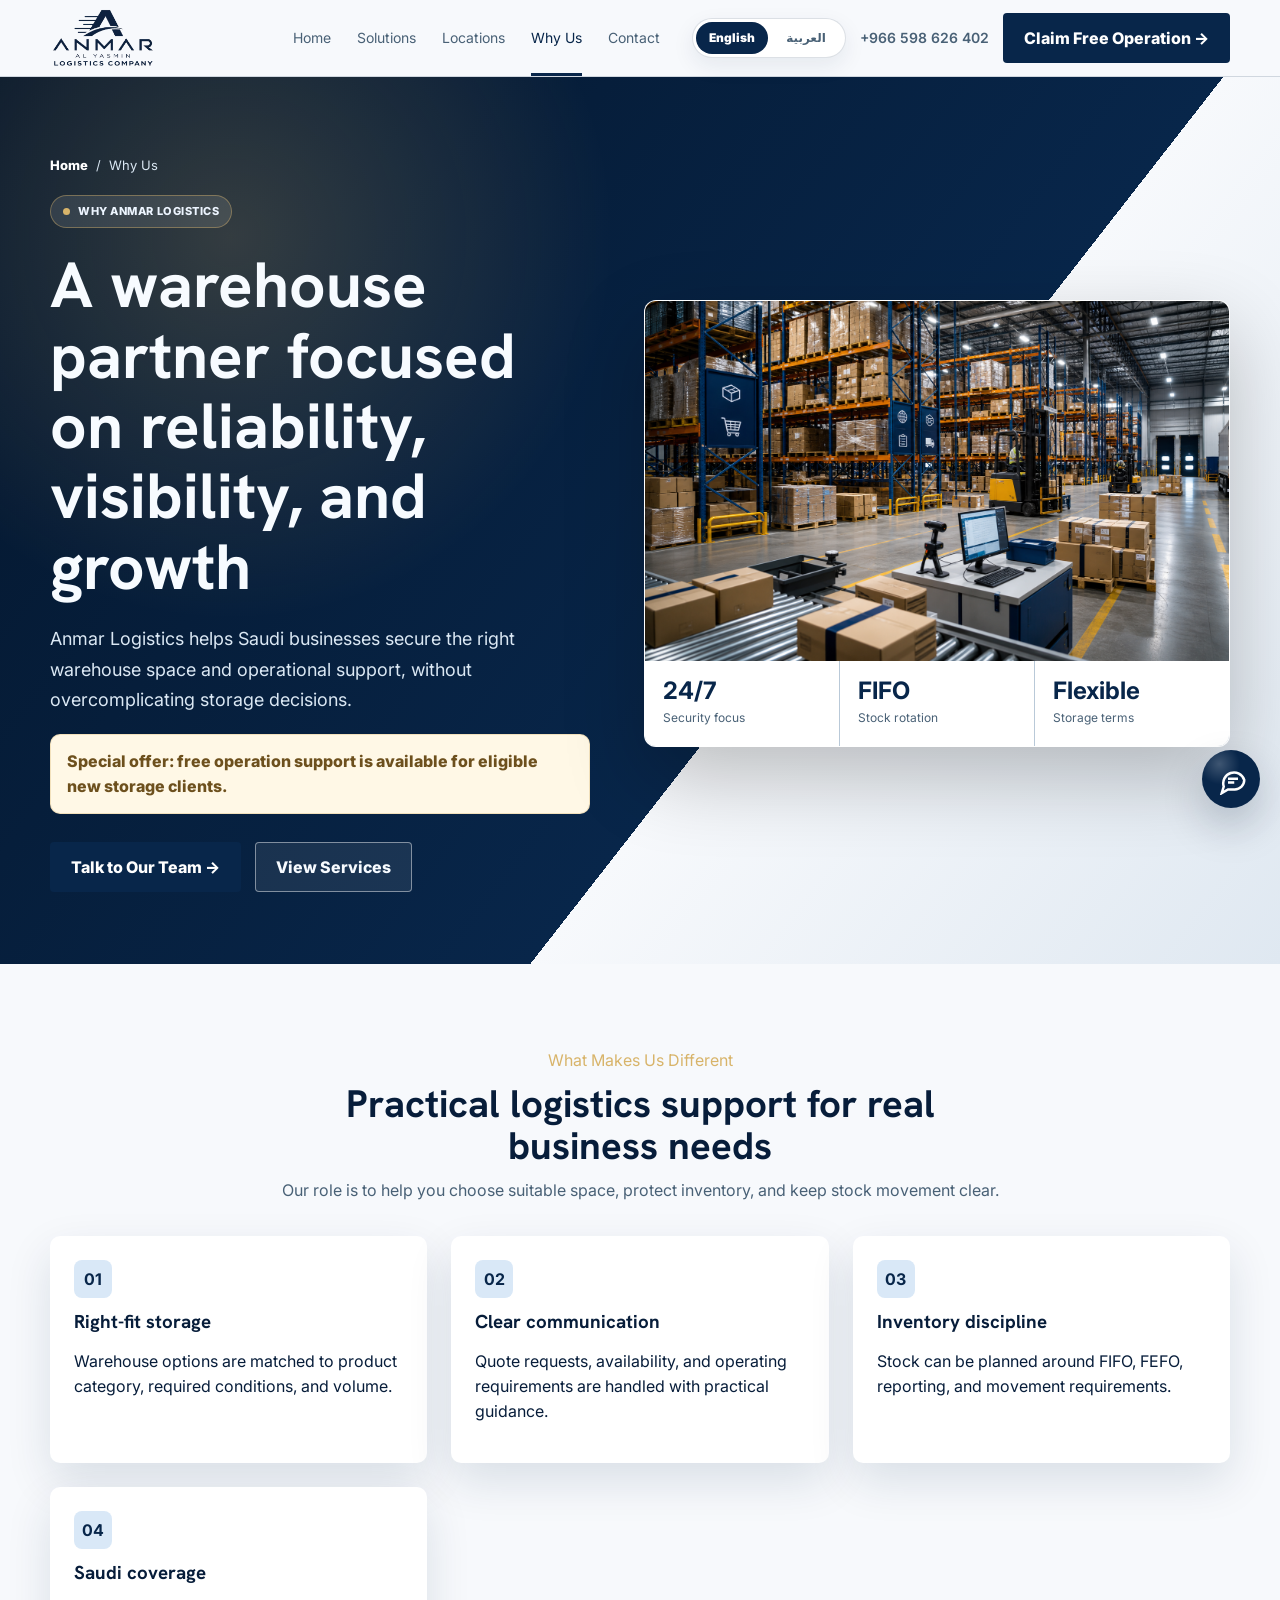
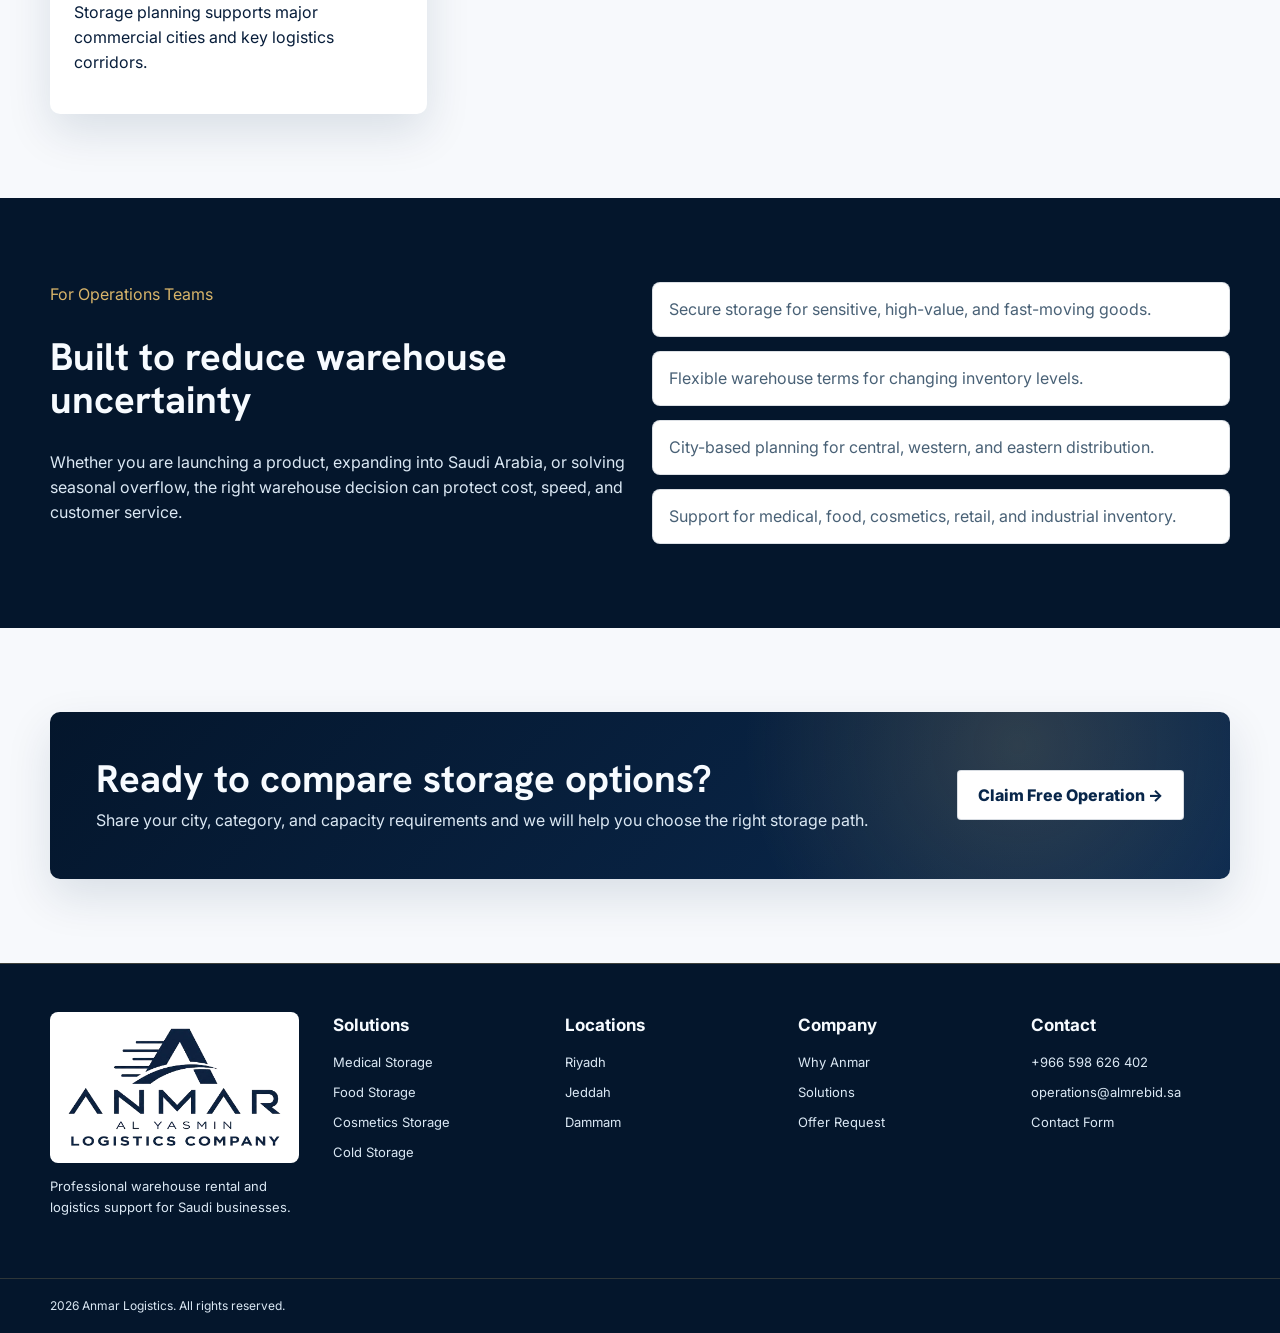
==== about.html @ 592d4b96 "Improve chatbot WhatsApp enquiry text" ====
<!DOCTYPE html>
<html lang="en">
<head>
  <meta charset="utf-8">
  <meta name="viewport" content="width=device-width, initial-scale=1">
  <title>Why Choose Anmar Logistics | Saudi Warehouse and 3PL Partner</title>
  <meta name="description" content="Learn why Saudi businesses choose Anmar Logistics for secure warehousing, flexible storage, inventory control, cold chain options, and responsive 3PL support.">
  <link rel="preconnect" href="https://fonts.googleapis.com">
  <link rel="preconnect" href="https://fonts.gstatic.com" crossorigin>
  <link href="https://fonts.googleapis.com/css2?family=Hanken+Grotesk:wght@400;600;700&family=Inter:wght@400;500;600;700;800&display=swap" rel="stylesheet">
  <link rel="stylesheet" href="assets/pages.css">
  <link rel="stylesheet" href="assets/chatbot.css?v=sheetfix-20260607">
</head>
<body>
  <header class="site-header"><div class="container nav"><a class="brand" href="index.html"><img class="brand-logo" src="assets/anmar-logo-transparent.png" alt="Anmar Logistics"></a><nav class="nav-links"><a href="index.html">Home</a><a href="solutions.html">Solutions</a><a href="locations.html">Locations</a><a class="active" href="about.html">Why Us</a><a href="contact.html">Contact</a></nav><div class="nav-actions"><div class="language-toggle notranslate" translate="no" aria-label="Language selector"><button class="lang-btn active" type="button" data-translate="en" aria-pressed="true">English</button><button class="lang-btn" type="button" data-translate="ar" aria-pressed="false">&#1575;&#1604;&#1593;&#1585;&#1576;&#1610;&#1577;</button></div><a class="phone" href="tel:+966598626402">+966 598 626 402</a><a class="btn" href="contact.html">Claim Free Operation -></a></div><button class="menu-btn" type="button" aria-label="Open menu" aria-expanded="false">Menu</button></div><nav class="mobile-panel"><div class="container"><a href="index.html">Home</a><a href="solutions.html">Solutions</a><a href="locations.html">Locations</a><a href="about.html">Why Us</a><a href="contact.html">Claim Free Operation</a><div class="language-toggle mobile-language notranslate" translate="no" aria-label="Language selector"><button class="lang-btn active" type="button" data-translate="en" aria-pressed="true">English</button><button class="lang-btn" type="button" data-translate="ar" aria-pressed="false">&#1575;&#1604;&#1593;&#1585;&#1576;&#1610;&#1577;</button></div></div></nav></header>
  <main>
    <section class="page-hero"><div class="container hero-grid"><div><div class="breadcrumb"><a href="index.html">Home</a><span>/</span><span>Why Us</span></div><span class="eyebrow">Why Anmar Logistics</span><h1>A warehouse partner focused on reliability, visibility, and growth</h1><p class="hero-lead">Anmar Logistics helps Saudi businesses secure the right warehouse space and operational support, without overcomplicating storage decisions.</p><div class="offer-note">Special offer: free operation support is available for eligible new storage clients.</div><div class="hero-actions"><a class="btn" href="contact.html">Talk to Our Team -></a><a class="btn outline" href="solutions.html">View Services</a></div></div><div class="hero-card"><img src="assets/storage-3pl-generated.png" alt="Professional Saudi logistics warehouse and 3PL operations."><div class="hero-card-body"><div class="mini-stat"><strong>24/7</strong><span>Security focus</span></div><div class="mini-stat"><strong>FIFO</strong><span>Stock rotation</span></div><div class="mini-stat"><strong>Flexible</strong><span>Storage terms</span></div></div></div></div></section>
    <section class="section"><div class="container"><div class="section-title center"><span class="section-kicker">What Makes Us Different</span><h2>Practical logistics support for real business needs</h2><p>Our role is to help you choose suitable space, protect inventory, and keep stock movement clear.</p></div><div class="grid-3" style="margin-top:34px;"><div class="feature"><b>01</b><h3>Right-fit storage</h3><p>Warehouse options are matched to product category, required conditions, and volume.</p></div><div class="feature"><b>02</b><h3>Clear communication</h3><p>Quote requests, availability, and operating requirements are handled with practical guidance.</p></div><div class="feature"><b>03</b><h3>Inventory discipline</h3><p>Stock can be planned around FIFO, FEFO, reporting, and movement requirements.</p></div><div class="feature"><b>04</b><h3>Saudi coverage</h3><p>Storage planning supports major commercial cities and key logistics corridors.</p></div></div></div></section>
    <section class="section dark"><div class="container grid-2"><div class="section-title"><span class="section-kicker">For Operations Teams</span><h2>Built to reduce warehouse uncertainty</h2><p>Whether you are launching a product, expanding into Saudi Arabia, or solving seasonal overflow, the right warehouse decision can protect cost, speed, and customer service.</p></div><ul class="list"><li>Secure storage for sensitive, high-value, and fast-moving goods.</li><li>Flexible warehouse terms for changing inventory levels.</li><li>City-based planning for central, western, and eastern distribution.</li><li>Support for medical, food, cosmetics, retail, and industrial inventory.</li></ul></div></section>
    <section class="section"><div class="container cta"><div><h2>Ready to compare storage options?</h2><p>Share your city, category, and capacity requirements and we will help you choose the right storage path.</p></div><a class="btn light" href="contact.html">Claim Free Operation -></a></div></section>
  </main>
  <footer class="footer"><div class="container footer-grid"><div><a class="brand" href="index.html"><img class="brand-logo" src="assets/anmar-logo-transparent.png" alt="Anmar Logistics"></a><p>Professional warehouse rental and logistics support for Saudi businesses.</p></div><div><h4>Solutions</h4><div class="footer-links"><a href="medical-storage.html">Medical Storage</a><a href="food-storage.html">Food Storage</a><a href="cosmetics-storage.html">Cosmetics Storage</a><a href="cold-storage.html">Cold Storage</a></div></div><div><h4>Locations</h4><div class="footer-links"><a href="locations.html#riyadh">Riyadh</a><a href="locations.html#jeddah">Jeddah</a><a href="locations.html#dammam">Dammam</a></div></div><div><h4>Company</h4><div class="footer-links"><a href="about.html">Why Anmar</a><a href="solutions.html">Solutions</a><a href="contact.html">Offer Request</a></div></div><div><h4>Contact</h4><div class="footer-links"><a href="tel:+966598626402">+966 598 626 402</a><a href="mailto:operations@almrebid.sa">operations@almrebid.sa</a><a href="contact.html">Contact Form</a></div></div></div><div class="copyright"><div class="container">2026 Anmar Logistics. All rights reserved.</div></div></footer><a class="btn floating-wa" href="https://wa.me/966598626402" aria-label="Chat on WhatsApp" title="Chat on WhatsApp">WhatsApp</a><script src="assets/translate.js"></script><script src="assets/chatbot-config.js?v=sheetfix-20260607"></script><script src="assets/chatbot.js?v=whatsapp-20260607"></script><script src="assets/site.js?v=sheetfix-20260607"></script>
</body>
</html>
---- assets/pages.css ----
:root {
  --navy: #08264a;
  --navy-dark: #04162c;
  --navy-mid: #0b2a50;
  --ink: #071d3a;
  --muted: #496176;
  --line: #b9c9d8;
  --soft: #eef5fb;
  --soft-2: #dfe8f1;
  --card: #ffffff;
  --accent: #d8b46a;
  --shadow: 0 18px 46px rgba(8, 38, 74, 0.12);
  --container: 1180px;
}

* { box-sizing: border-box; }
html { scroll-behavior: smooth; }
body {
  margin: 0;
  background: #f7f9fc;
  color: var(--ink);
  font-family: Inter, system-ui, -apple-system, BlinkMacSystemFont, "Segoe UI", sans-serif;
  line-height: 1.55;
}

img { display: block; max-width: 100%; }
a { color: inherit; text-decoration: none; }
button, input, select, textarea { font: inherit; }

.container {
  width: min(100% - 32px, var(--container));
  margin-inline: auto;
}

.top-strip {
  background: var(--navy-dark);
  color: #edf5ff;
  font-size: 13px;
}

.top-strip .container {
  min-height: 38px;
  display: flex;
  align-items: center;
  justify-content: space-between;
  gap: 18px;
}

.top-strip span { color: var(--accent); font-weight: 800; }

.site-header {
  position: sticky;
  top: 0;
  z-index: 20;
  border-bottom: 1px solid rgba(8, 38, 74, 0.16);
  background: rgba(247, 249, 252, 0.94);
  backdrop-filter: blur(14px);
}

.nav {
  min-height: 76px;
  display: flex;
  align-items: center;
  justify-content: space-between;
  gap: 24px;
}

.brand { display: inline-flex; min-width: 0; }
.brand-logo {
  width: 210px;
  height: 62px;
  object-fit: contain;
  object-position: left center;
}

.nav-links {
  display: flex;
  align-items: center;
  gap: 26px;
  color: var(--muted);
  font-size: 14px;
}

.nav-links a {
  padding-block: 27px 24px;
  border-bottom: 3px solid transparent;
}

.nav-links a:hover,
.nav-links a.active {
  color: var(--navy);
  border-color: var(--navy);
}

.nav-actions {
  display: flex;
  align-items: center;
  gap: 14px;
  white-space: nowrap;
}

.phone { color: var(--muted); font-size: 14px; font-weight: 600; }

.language-toggle {
  display: inline-flex;
  align-items: center;
  gap: 2px;
  direction: ltr;
  padding: 3px;
  border: 1px solid rgba(8, 38, 74, 0.14);
  border-radius: 999px;
  background: #fff;
  box-shadow: 0 8px 22px rgba(8, 38, 74, 0.08);
}

.lang-btn {
  min-width: 72px;
  min-height: 32px;
  border: 0;
  border-radius: 999px;
  padding: 6px 10px;
  background: transparent;
  color: var(--muted);
  font-size: 12px;
  font-weight: 900;
  cursor: pointer;
}

.lang-btn.active {
  background: var(--navy);
  color: #fff;
}

.mobile-language {
  width: fit-content;
  margin-top: 4px;
}

#anmar_translate_element,
.goog-te-banner-frame,
.goog-te-balloon-frame,
body > .skiptranslate {
  display: none !important;
}

body { top: 0 !important; }

.btn {
  min-height: 46px;
  border: 1px solid transparent;
  border-radius: 4px;
  display: inline-flex;
  align-items: center;
  justify-content: center;
  gap: 10px;
  padding: 12px 20px;
  color: #fff;
  background: var(--navy);
  font-weight: 800;
  transition: transform 180ms ease, background 180ms ease, box-shadow 180ms ease;
}

.btn:hover {
  transform: translateY(-1px);
  background: var(--navy-dark);
  box-shadow: var(--shadow);
}

.btn.light {
  color: var(--navy);
  background: #fff;
  border-color: rgba(8, 38, 74, 0.16);
}

.btn.outline {
  color: #f7fbff;
  background: rgba(255,255,255,0.08);
  border-color: rgba(255,255,255,0.45);
}

.menu-btn {
  display: none;
  width: 44px;
  height: 40px;
  border: 0;
  border-radius: 8px;
  background: #d9e8f7;
  color: var(--navy);
  font-weight: 800;
  font-size: 0;
  position: relative;
  align-items: center;
  justify-content: center;
  cursor: pointer;
}

.menu-btn::before {
  content: "";
  width: 22px;
  height: 14px;
  display: block;
  background:
    linear-gradient(currentColor, currentColor) 0 0 / 100% 2px no-repeat,
    linear-gradient(currentColor, currentColor) 0 50% / 100% 2px no-repeat,
    linear-gradient(currentColor, currentColor) 0 100% / 100% 2px no-repeat;
}

.menu-btn[aria-expanded="true"]::before {
  height: 22px;
  background:
    linear-gradient(45deg, transparent 45%, currentColor 45% 55%, transparent 55%) center / 22px 22px no-repeat,
    linear-gradient(-45deg, transparent 45%, currentColor 45% 55%, transparent 55%) center / 22px 22px no-repeat;
}

.mobile-panel {
  display: none;
  border-top: 1px solid var(--line);
  background: #f7f9fc;
}

.mobile-panel.open { display: block; }
.mobile-panel .container { display: grid; gap: 10px; padding-block: 16px; }
.mobile-panel a {
  padding: 12px 0;
  border-bottom: 1px solid var(--line);
  color: var(--muted);
  font-weight: 800;
}

.page-hero {
  padding: 78px 0 72px;
  background:
    radial-gradient(circle at 18% 18%, rgba(216,180,106,0.22), transparent 30%),
    linear-gradient(128deg, var(--navy-dark) 0%, var(--navy) 62%, #f7f9fc 62%, #dfe8f1 100%);
  color: #f7fbff;
}

.hero-grid {
  display: grid;
  grid-template-columns: minmax(0, 0.96fr) minmax(360px, 1.04fr);
  gap: 54px;
  align-items: center;
}

.eyebrow {
  display: inline-flex;
  align-items: center;
  gap: 8px;
  width: fit-content;
  padding: 7px 12px;
  border: 1px solid rgba(216,180,106,0.42);
  border-radius: 999px;
  background: rgba(255,255,255,0.1);
  color: #edf5ff;
  font-size: 11px;
  font-weight: 800;
  letter-spacing: 0.05em;
  text-transform: uppercase;
}

.eyebrow::before {
  content: "";
  width: 7px;
  height: 7px;
  border-radius: 50%;
  background: var(--accent);
}

.offer-pill {
  display: inline-flex;
  align-items: center;
  gap: 9px;
  width: fit-content;
  padding: 9px 14px;
  border: 1px solid rgba(216,180,106,0.52);
  border-radius: 999px;
  background: rgba(216,180,106,0.14);
  color: var(--accent);
  font-size: 12px;
  font-weight: 900;
  letter-spacing: 0.04em;
  text-transform: uppercase;
}

.offer-pill::before {
  content: "";
  width: 8px;
  height: 8px;
  border-radius: 50%;
  background: var(--accent);
  box-shadow: 0 0 0 6px rgba(216,180,106,0.15);
}

.offer-note {
  margin-top: 18px;
  padding: 14px 16px;
  border: 1px solid rgba(216,180,106,0.34);
  border-radius: 10px;
  background: #fff8e6;
  color: #6d501d;
  font-weight: 800;
}

h1, h2, h3 {
  margin: 0;
  font-family: "Hanken Grotesk", Inter, sans-serif;
  line-height: 1.1;
  letter-spacing: 0;
}

h1 {
  max-width: 760px;
  margin-top: 22px;
  font-size: clamp(42px, 5vw, 64px);
  color: #f7fbff;
}

h1 span, .section-kicker { color: var(--accent); }

.hero-lead {
  max-width: 650px;
  margin: 22px 0 0;
  color: #dbe8f4;
  font-size: 18px;
  line-height: 1.7;
}

.hero-actions { display: flex; flex-wrap: wrap; gap: 14px; margin-top: 28px; }

.hero-card {
  border: 1px solid rgba(255,255,255,0.24);
  border-radius: 12px;
  overflow: hidden;
  background: #fff;
  box-shadow: 0 30px 80px rgba(0,0,0,0.24);
}

.hero-card img {
  width: 100%;
  min-height: 360px;
  object-fit: cover;
}

.hero-card-body {
  display: grid;
  grid-template-columns: repeat(3, 1fr);
  gap: 1px;
  background: var(--line);
}

.banner-hero {
  position: relative;
  min-height: 640px;
  display: grid;
  align-items: center;
  overflow: hidden;
  background:
    linear-gradient(90deg, rgba(4,22,44,0.94) 0%, rgba(4,22,44,0.76) 35%, rgba(4,22,44,0.26) 64%, rgba(4,22,44,0.08) 100%),
    var(--hero-banner);
  background-size: cover;
  background-position: center;
}

.banner-hero .hero-grid {
  grid-template-columns: minmax(0, 0.82fr) minmax(320px, 0.58fr);
}

.banner-hero .hero-card {
  align-self: end;
  border: 1px solid rgba(255,255,255,0.22);
  background: rgba(255,255,255,0.12);
  box-shadow: 0 24px 70px rgba(0,0,0,0.22);
  backdrop-filter: blur(14px);
}

.banner-hero .hero-card img {
  display: none;
}

.banner-hero .hero-card-body {
  background: rgba(255,255,255,0.18);
}

.banner-hero .mini-stat {
  background: rgba(255,255,255,0.9);
}

.mini-stat {
  padding: 18px;
  background: #fff;
  color: var(--ink);
}

.mini-stat strong {
  display: block;
  color: var(--navy);
  font-size: 24px;
  line-height: 1;
}

.mini-stat span {
  display: block;
  margin-top: 6px;
  color: var(--muted);
  font-size: 12px;
}

.section { padding: 84px 0; }
.section.blue { background: var(--soft); }
.section.dark { background: var(--navy-dark); color: #fff; }
.section.dark > .container > .section-title h2,
.section.dark > .container > .section-title h3 { color: #f7fbff; }
.section.dark > .container > .section-title p { color: #dbe8f4; }

.section-head {
  display: flex;
  justify-content: space-between;
  align-items: end;
  gap: 24px;
  margin-bottom: 34px;
}

.section-title { display: grid; gap: 10px; max-width: 720px; }
.section-title.center { margin-inline: auto; text-align: center; }
h2 { color: var(--ink); font-size: clamp(30px, 3vw, 42px); }
.section-title p { margin: 0; color: var(--muted); }

.grid-2 { display: grid; grid-template-columns: repeat(2, 1fr); gap: 24px; }
.grid-3 { display: grid; grid-template-columns: repeat(3, 1fr); gap: 24px; }
.grid-4 { display: grid; grid-template-columns: repeat(4, 1fr); gap: 20px; }

.split-panel {
  display: grid;
  grid-template-columns: minmax(0, 0.9fr) minmax(360px, 1.1fr);
  gap: 34px;
  align-items: stretch;
}

.dark-panel {
  padding: 34px;
  border-radius: 10px;
  background:
    radial-gradient(circle at 80% 12%, rgba(216,180,106,0.18), transparent 26%),
    linear-gradient(145deg, var(--navy-dark), var(--navy));
  color: #fff;
  box-shadow: var(--shadow);
}

.dark-panel h2,
.dark-panel h3 { color: #f7fbff; }
.dark-panel p { color: #dbe8f4; }

.proof-row {
  display: grid;
  grid-template-columns: repeat(4, 1fr);
  gap: 1px;
  overflow: hidden;
  border-radius: 10px;
  background: rgba(216,180,106,0.24);
  box-shadow: var(--shadow);
}

.proof-cell {
  min-height: 132px;
  padding: 24px;
  display: grid;
  align-content: center;
  gap: 8px;
  background:
    linear-gradient(135deg, rgba(216,180,106,0.12), rgba(255,255,255,0)),
    var(--navy-mid);
  color: #edf5ff;
}

.proof-cell strong {
  color: var(--accent);
  font-size: 34px;
  line-height: 1;
}

.proof-cell span {
  font-size: 13px;
  font-weight: 800;
}

.step-list {
  display: grid;
  grid-template-columns: repeat(4, 1fr);
  gap: 22px;
  counter-reset: process-step;
}

.step-card {
  position: relative;
  min-height: 250px;
  padding: 30px 26px 26px;
  border: 1px solid rgba(216,180,106,0.26);
  border-radius: 14px;
  background:
    linear-gradient(180deg, rgba(247,251,255,0.98), rgba(236,244,252,0.98)),
    #fff;
  box-shadow: 0 24px 54px rgba(0, 0, 0, 0.18);
  overflow: hidden;
}

.step-card::after {
  content: "";
  position: absolute;
  inset: auto 0 0;
  height: 5px;
  background: linear-gradient(90deg, var(--accent), #f1d796, var(--navy));
}

.step-card b {
  width: 58px;
  height: 58px;
  display: grid;
  place-items: center;
  margin-bottom: 26px;
  border-radius: 50%;
  background:
    radial-gradient(circle at 30% 25%, rgba(255,255,255,0.25), transparent 36%),
    var(--navy);
  color: #fff;
  font-size: 22px;
  box-shadow: 0 12px 24px rgba(8, 38, 74, 0.22);
}

.step-card h3 {
  color: var(--ink);
  font-size: 24px;
}

.step-card p {
  margin: 16px 0 0;
  color: #496176;
  font-size: 17px;
  line-height: 1.55;
}

.check-grid {
  display: grid;
  grid-template-columns: repeat(2, 1fr);
  gap: 14px;
}

.check-item {
  padding: 16px;
  border: 1px solid rgba(8,38,74,0.14);
  border-radius: 8px;
  background: #fff;
  color: var(--muted);
}

.check-item strong {
  display: block;
  margin-bottom: 6px;
  color: var(--ink);
}

.faq-list {
  display: grid;
  gap: 16px;
}

.faq-section {
  position: relative;
  overflow: hidden;
  background:
    radial-gradient(circle at 12% 12%, rgba(216,180,106,0.2), transparent 28%),
    linear-gradient(180deg, #f7fbff 0%, #eef5fb 100%);
}

.faq-section .split-panel {
  grid-template-columns: 1fr;
  gap: 28px;
}

.faq-section .faq-intro {
  padding: 34px;
  border: 1px solid rgba(216,180,106,0.28);
  border-radius: 16px;
  background:
    radial-gradient(circle at 88% 18%, rgba(216,180,106,0.2), transparent 30%),
    linear-gradient(135deg, var(--navy-dark), var(--navy-mid));
  color: #fff;
  box-shadow: var(--shadow);
}

.faq-section .section-title {
  max-width: 100%;
  grid-template-columns: minmax(180px, 0.32fr) minmax(0, 0.68fr);
  align-items: end;
  column-gap: 34px;
}

.faq-section .section-kicker {
  grid-column: 1;
  width: fit-content;
  color: var(--accent);
}

.faq-section .section-title h2 {
  grid-column: 1;
  color: #f7fbff;
}

.faq-section .section-title p {
  grid-column: 2;
  color: #dbe8f4;
  font-size: 18px;
  line-height: 1.65;
}

.faq-section .faq-list {
  grid-template-columns: repeat(2, minmax(0, 1fr));
  gap: 18px;
}

.faq-section details {
  min-height: 104px;
  border-color: rgba(8,38,74,0.1);
  border-radius: 16px;
  background: #fff;
}

.faq-section details[open] {
  grid-row: span 2;
  border-color: rgba(216,180,106,0.55);
  background:
    linear-gradient(180deg, #ffffff, #f2f7fc);
}

.faq-section summary {
  min-height: 92px;
  padding: 24px 28px;
}

.faq-section details p {
  padding: 6px 28px 28px 78px;
  font-size: 17px;
}

details {
  border: 1px solid rgba(8,38,74,0.12);
  border-radius: 14px;
  background:
    linear-gradient(180deg, #ffffff, #f7fbff);
  padding: 0;
  box-shadow: 0 14px 34px rgba(8,38,74,0.08);
  overflow: hidden;
  transition: border-color 180ms ease, box-shadow 180ms ease, transform 180ms ease;
}

details:hover {
  border-color: rgba(8,38,74,0.22);
  box-shadow: 0 18px 46px rgba(8,38,74,0.12);
  transform: translateY(-1px);
}

details[open] {
  border-color: rgba(216,180,106,0.46);
  background:
    linear-gradient(180deg, #ffffff, #eef5fb);
}

summary {
  min-height: 74px;
  display: flex;
  align-items: center;
  gap: 14px;
  cursor: pointer;
  color: var(--ink);
  font-weight: 800;
  font-size: 20px;
  line-height: 1.25;
  padding: 22px 26px;
  list-style: none;
}

summary::-webkit-details-marker { display: none; }

summary::before {
  content: "+";
  width: 34px;
  height: 34px;
  flex: 0 0 34px;
  display: grid;
  place-items: center;
  border-radius: 50%;
  background: var(--navy);
  color: #fff;
  font-size: 22px;
  line-height: 1;
}

details[open] summary {
  border-bottom: 1px solid rgba(8,38,74,0.1);
}

details[open] summary::before {
  content: "-";
  background: var(--accent);
  color: var(--navy-dark);
}

details p {
  margin: 0;
  padding: 22px 26px 26px 74px;
  color: var(--muted);
  font-size: 18px;
  line-height: 1.6;
}

.sticky-quote {
  position: sticky;
  top: 110px;
}

.card {
  border: 1px solid rgba(8,38,74,0.14);
  border-radius: 10px;
  background: var(--card);
  box-shadow: var(--shadow);
  overflow: hidden;
}

.card-body { padding: 24px; display: grid; gap: 12px; }
.card h3 { color: var(--ink); font-size: 24px; }
.card p { margin: 0; color: var(--muted); }

.card-top {
  min-height: 170px;
  background:
    linear-gradient(135deg, rgba(8,38,74,0.2), rgba(216,180,106,0.12)),
    url("warehouse-hero.png");
  background-size: cover;
  background-position: center;
}

.card-top.medical { background-image: linear-gradient(135deg, rgba(8,38,74,0.18), rgba(216,180,106,0.1)), url("medical-storage-generated.png"); }
.card-top.food { background-image: linear-gradient(135deg, rgba(8,38,74,0.18), rgba(216,180,106,0.1)), url("food-storage-generated.png"); }
.card-top.cosmetics { background-image: linear-gradient(135deg, rgba(8,38,74,0.18), rgba(216,180,106,0.1)), url("cosmetics-storage-generated.png"); }
.card-top.cold { background-image: linear-gradient(135deg, rgba(8,38,74,0.18), rgba(216,180,106,0.1)), url("cold-storage-generated.png"); }
.card-top.dry,
.card-top.threepl { background-image: linear-gradient(135deg, rgba(8,38,74,0.18), rgba(216,180,106,0.1)), url("storage-3pl-generated.png"); }

.link {
  display: inline-flex;
  align-items: center;
  gap: 8px;
  width: fit-content;
  color: var(--navy);
  font-weight: 800;
}

.feature {
  min-height: 160px;
  padding: 24px;
  border-radius: 10px;
  background: #fff;
  box-shadow: var(--shadow);
}

.feature b {
  display: inline-grid;
  place-items: center;
  width: 38px;
  height: 38px;
  margin-bottom: 14px;
  border-radius: 8px;
  background: #d9e8f7;
  color: var(--navy);
}

.list {
  display: grid;
  gap: 14px;
  margin: 0;
  padding: 0;
  list-style: none;
}

.list li {
  padding: 14px 16px;
  border: 1px solid rgba(8,38,74,0.14);
  border-radius: 8px;
  background: #fff;
  color: var(--muted);
}

.quote-panel {
  padding: 28px;
  border-radius: 10px;
  background: #fff;
  box-shadow: var(--shadow);
}

.form-grid {
  display: grid;
  grid-template-columns: repeat(2, 1fr);
  gap: 14px;
}

.field label {
  display: block;
  margin-bottom: 8px;
  color: var(--muted);
  font-size: 11px;
  font-weight: 800;
  letter-spacing: 0.05em;
  text-transform: uppercase;
}

.field input,
.field select,
.field textarea {
  width: 100%;
  min-height: 48px;
  border: 1px solid var(--line);
  border-radius: 4px;
  padding: 11px 12px;
  background: #fff;
  color: var(--ink);
  outline: 0;
}

.field textarea { min-height: 118px; resize: vertical; }
.field.full { grid-column: 1 / -1; }

.form-status {
  margin-top: 12px;
  color: var(--muted);
  font-size: 13px;
  font-weight: 700;
}

.breadcrumb {
  display: flex;
  gap: 8px;
  align-items: center;
  margin-bottom: 20px;
  color: #dbe8f4;
  font-size: 13px;
}

.breadcrumb a { color: #fff; font-weight: 800; }

.cta {
  padding: 46px;
  border-radius: 10px;
  display: grid;
  grid-template-columns: 1fr auto;
  gap: 24px;
  align-items: center;
  background:
    radial-gradient(circle at 82% 20%, rgba(216,180,106,0.18), transparent 28%),
    linear-gradient(135deg, var(--navy-dark), var(--navy-mid));
  color: #fff;
  box-shadow: var(--shadow);
}

.cta h2 { color: #f7fbff; }
.cta p { margin: 8px 0 0; color: #dbe8f4; }

.footer {
  border-top: 1px solid rgba(216,180,106,0.28);
  background: var(--navy-dark);
}

.footer-grid {
  display: grid;
  grid-template-columns: 1.25fr repeat(4, 1fr);
  gap: 34px;
  padding: 48px 0;
}

.footer .brand {
  width: fit-content;
  padding: 10px 12px;
  border-radius: 8px;
  background: #fff;
}

.footer .brand-logo { width: 255px; height: auto; }
.footer h4 { margin: 0 0 14px; color: #f7fbff; font-size: 17px; }
.footer p, .footer a { color: #dbe8f4; font-size: 13px; }
.footer-links { display: grid; gap: 10px; }
.copyright {
  border-top: 1px solid rgba(216,180,106,0.2);
  padding: 18px 0;
  color: #dbe8f4;
  font-size: 12px;
}

.floating-wa {
  position: fixed;
  right: 20px;
  bottom: 20px;
  z-index: 30;
  width: 58px;
  height: 58px;
  min-height: 58px;
  border-radius: 50%;
  padding: 0;
  display: grid;
  place-items: center;
  background: #25d366;
  color: #fff;
  font-size: 0;
  line-height: 0;
  box-shadow: 0 18px 42px rgba(4, 22, 44, 0.22);
  opacity: 0;
  pointer-events: none;
  transform: translateY(12px);
  transition: transform 180ms ease, box-shadow 180ms ease, opacity 180ms ease;
}

.floating-wa::before {
  content: "";
  width: 31px;
  height: 31px;
  display: block;
  transform: translate(1px, 0);
  background: currentColor;
  -webkit-mask: url("data:image/svg+xml,%3Csvg xmlns='http://www.w3.org/2000/svg' viewBox='0 0 32 32'%3E%3Cpath d='M16.02 3C8.86 3 3 8.85 3 16.02c0 2.29.6 4.52 1.75 6.48L3.06 29l6.67-1.75A12.92 12.92 0 0 0 16.02 29C23.16 29 29 23.15 29 16.02S23.16 3 16.02 3Zm0 23.02c-1.96 0-3.88-.53-5.55-1.53l-.4-.24-3.95 1.04 1.05-3.85-.26-.4a10.02 10.02 0 1 1 9.11 4.98Zm5.49-7.51c-.3-.15-1.78-.88-2.06-.98-.28-.1-.48-.15-.68.15-.2.3-.78.98-.96 1.18-.18.2-.35.22-.65.07-.3-.15-1.27-.47-2.42-1.49-.89-.79-1.5-1.78-1.67-2.08-.18-.3-.02-.46.13-.61.14-.14.3-.35.45-.53.15-.18.2-.3.3-.5.1-.2.05-.38-.02-.53-.08-.15-.68-1.64-.94-2.24-.25-.58-.5-.5-.68-.51h-.58c-.2 0-.53.07-.8.38-.28.3-1.05 1.03-1.05 2.51s1.08 2.91 1.23 3.11c.15.2 2.13 3.25 5.16 4.56.72.31 1.29.5 1.73.64.73.23 1.39.2 1.91.12.58-.09 1.78-.73 2.03-1.43.25-.7.25-1.3.18-1.43-.08-.13-.28-.2-.58-.35Z'/%3E%3C/svg%3E") center / contain no-repeat;
  mask: url("data:image/svg+xml,%3Csvg xmlns='http://www.w3.org/2000/svg' viewBox='0 0 32 32'%3E%3Cpath d='M16.02 3C8.86 3 3 8.85 3 16.02c0 2.29.6 4.52 1.75 6.48L3.06 29l6.67-1.75A12.92 12.92 0 0 0 16.02 29C23.16 29 29 23.15 29 16.02S23.16 3 16.02 3Zm0 23.02c-1.96 0-3.88-.53-5.55-1.53l-.4-.24-3.95 1.04 1.05-3.85-.26-.4a10.02 10.02 0 1 1 9.11 4.98Zm5.49-7.51c-.3-.15-1.78-.88-2.06-.98-.28-.1-.48-.15-.68.15-.2.3-.78.98-.96 1.18-.18.2-.35.22-.65.07-.3-.15-1.27-.47-2.42-1.49-.89-.79-1.5-1.78-1.67-2.08-.18-.3-.02-.46.13-.61.14-.14.3-.35.45-.53.15-.18.2-.3.3-.5.1-.2.05-.38-.02-.53-.08-.15-.68-1.64-.94-2.24-.25-.58-.5-.5-.68-.51h-.58c-.2 0-.53.07-.8.38-.28.3-1.05 1.03-1.05 2.51s1.08 2.91 1.23 3.11c.15.2 2.13 3.25 5.16 4.56.72.31 1.29.5 1.73.64.73.23 1.39.2 1.91.12.58-.09 1.78-.73 2.03-1.43.25-.7.25-1.3.18-1.43-.08-.13-.28-.2-.58-.35Z'/%3E%3C/svg%3E") center / contain no-repeat;
}

.floating-wa:hover {
  transform: translateY(-2px);
  box-shadow: 0 22px 52px rgba(4, 22, 44, 0.3);
}

.floating-wa.visible {
  opacity: 1;
  pointer-events: auto;
  transform: translateY(0);
}

@media (max-width: 1040px) {
  .nav-links, .nav-actions { display: none; }
  .menu-btn { display: flex; }
  .hero-grid, .grid-2, .footer-grid, .cta, .split-panel { grid-template-columns: 1fr; }
  .banner-hero .hero-grid { grid-template-columns: 1fr; }
  .grid-3, .grid-4, .proof-row, .step-list { grid-template-columns: repeat(2, 1fr); }
  .sticky-quote { position: static; }
}

@media (max-width: 760px) {
  .container { width: min(100% - 24px, var(--container)); }
  .top-strip .container { align-items: flex-start; flex-direction: column; padding-block: 10px; }
  .nav { min-height: 66px; }
  .brand-logo { width: 156px; height: 50px; }
  .page-hero {
    padding: 44px 0 52px;
    background:
      radial-gradient(circle at 20% 8%, rgba(216,180,106,0.18), transparent 35%),
      linear-gradient(180deg, var(--navy-dark), var(--navy));
  }
  .banner-hero {
    min-height: auto;
    background:
      linear-gradient(180deg, rgba(4,22,44,0.95) 0%, rgba(4,22,44,0.82) 56%, rgba(4,22,44,0.68) 100%),
      var(--hero-banner);
    background-size: cover;
    background-position: center right;
  }
  h1 { font-size: 36px; }
  .hero-card img { min-height: 240px; }
  .hero-card-body, .grid-3, .grid-4, .form-grid, .proof-row, .step-list, .check-grid { grid-template-columns: 1fr; }
  .faq-section .faq-intro { padding: 26px 22px; }
  .faq-section .section-title {
    grid-template-columns: 1fr;
    gap: 10px;
  }
  .faq-section .section-kicker,
  .faq-section .section-title h2,
  .faq-section .section-title p {
    grid-column: auto;
  }
  .faq-section .faq-list { grid-template-columns: 1fr; }
  .faq-section details[open] { grid-row: auto; }
  .faq-section summary {
    min-height: 76px;
    padding: 20px;
    font-size: 18px;
  }
  .faq-section details p {
    padding: 4px 20px 22px 68px;
    font-size: 16px;
  }
  .section { padding: 58px 0; }
  .section-head { display: grid; }
  .field.full { grid-column: auto; }
  .cta { padding: 30px 22px; }
  .cta .btn { width: 100%; }
  .floating-wa {
    left: auto;
    right: 12px;
    bottom: 14px;
    width: 58px;
    height: 58px;
    min-height: 58px;
  }
}
---- assets/chatbot.css ----
.lead-chat {
  position: fixed;
  right: 20px;
  bottom: 158px;
  z-index: 60;
  width: min(360px, calc(100vw - 28px));
  color: #071d3a;
  font-family: Inter, system-ui, -apple-system, BlinkMacSystemFont, "Segoe UI", sans-serif;
}

.lead-chat[hidden] { display: none; }

.lead-chat__panel {
  overflow: hidden;
  border: 1px solid rgba(216, 180, 106, 0.42);
  border-radius: 18px;
  background: #f8fbff;
  box-shadow: 0 24px 64px rgba(4, 22, 44, 0.26);
}

.lead-chat__head {
  display: flex;
  align-items: center;
  justify-content: space-between;
  gap: 14px;
  padding: 16px 16px 14px;
  background: linear-gradient(135deg, #04162c, #08264a);
  color: #fff;
}

.lead-chat__head strong { display: block; font-size: 15px; line-height: 1.2; }
.lead-chat__head span { display: block; margin-top: 3px; color: #dbe8f4; font-size: 12px; line-height: 1.35; }

.lead-chat__close {
  width: 36px;
  height: 36px;
  flex: 0 0 36px;
  border: 1px solid rgba(255,255,255,0.22);
  border-radius: 10px;
  background: rgba(255,255,255,0.1);
  color: #fff;
  font-size: 24px;
  line-height: 1;
  cursor: pointer;
}

.lead-chat__body {
  display: grid;
  gap: 12px;
  padding: 16px;
}

.lead-chat__bubble {
  width: fit-content;
  max-width: 100%;
  padding: 10px 13px;
  border-radius: 14px 14px 14px 5px;
  background: #e8f1fa;
  color: #08264a;
  font-size: 14px;
  font-weight: 800;
  line-height: 1.4;
}

.lead-chat__bubble.is-success {
  background: rgba(216, 180, 106, 0.18);
  color: #6d501d;
}

.lead-chat__success {
  display: grid;
  gap: 10px;
  padding: 16px;
  border: 1px solid rgba(8, 38, 74, 0.12);
  border-radius: 14px;
  background: #fff;
  box-shadow: 0 12px 28px rgba(8, 38, 74, 0.08);
}

.lead-chat__success strong {
  color: #071d3a;
  font-size: 17px;
  line-height: 1.25;
}

.lead-chat__success p {
  margin: 0;
  color: #496176;
  font-size: 13px;
  line-height: 1.5;
}

.lead-chat__success .lead-chat__btn {
  width: 100%;
  margin-top: 2px;
}

.lead-chat__field {
  display: grid;
  gap: 8px;
}

.lead-chat__field label {
  color: #496176;
  font-size: 11px;
  font-weight: 800;
  letter-spacing: 0.05em;
  text-transform: uppercase;
}

.lead-chat__field input,
.lead-chat__field select,
.lead-chat__field textarea {
  width: 100%;
  min-height: 46px;
  border: 1px solid #b9c9d8;
  border-radius: 8px;
  padding: 11px 12px;
  background: #fff;
  color: #071d3a;
  outline: 0;
}

.lead-chat__field textarea { min-height: 82px; resize: vertical; }

.lead-chat__actions {
  display: flex;
  justify-content: flex-end;
  gap: 10px;
}

.lead-chat__btn {
  min-height: 42px;
  border: 0;
  border-radius: 10px;
  padding: 10px 15px;
  background: #08264a;
  color: #fff;
  font-size: 14px;
  font-weight: 800;
  cursor: pointer;
  text-align: center;
}

.lead-chat__btn.secondary {
  background: #d9e8f7;
  color: #08264a;
}

.lead-chat__status {
  min-height: 18px;
  color: #496176;
  font-size: 11px;
  line-height: 1.4;
}

.lead-chat__launcher {
  position: fixed;
  right: 20px;
  bottom: 92px;
  z-index: 59;
  width: 58px;
  height: 58px;
  border: 0;
  border-radius: 50%;
  display: flex;
  align-items: center;
  justify-content: center;
  padding: 0;
  background:
    radial-gradient(circle at 30% 24%, rgba(255,255,255,0.22), transparent 34%),
    #08264a;
  color: #fff;
  line-height: 0;
  box-shadow: 0 18px 42px rgba(4, 22, 44, 0.22);
  cursor: pointer;
  transition: transform 180ms ease, box-shadow 180ms ease, background 180ms ease;
}

.lead-chat__launcher:hover {
  transform: translateY(-2px);
  background:
    radial-gradient(circle at 30% 24%, rgba(255,255,255,0.22), transparent 34%),
    #04162c;
  box-shadow: 0 22px 52px rgba(4, 22, 44, 0.3);
}

.lead-chat__launcher svg {
  width: 30px;
  height: 30px;
  display: block;
  flex: 0 0 auto;
  transform: translate(2px, 1px);
}

@media (max-width: 760px) {
  .lead-chat {
    right: 12px;
    left: 12px;
    bottom: 150px;
    width: auto;
  }

  .lead-chat__head { padding: 14px; }
  .lead-chat__body { padding: 14px; }

  .lead-chat__launcher {
    right: 12px;
    bottom: 82px;
  }
}
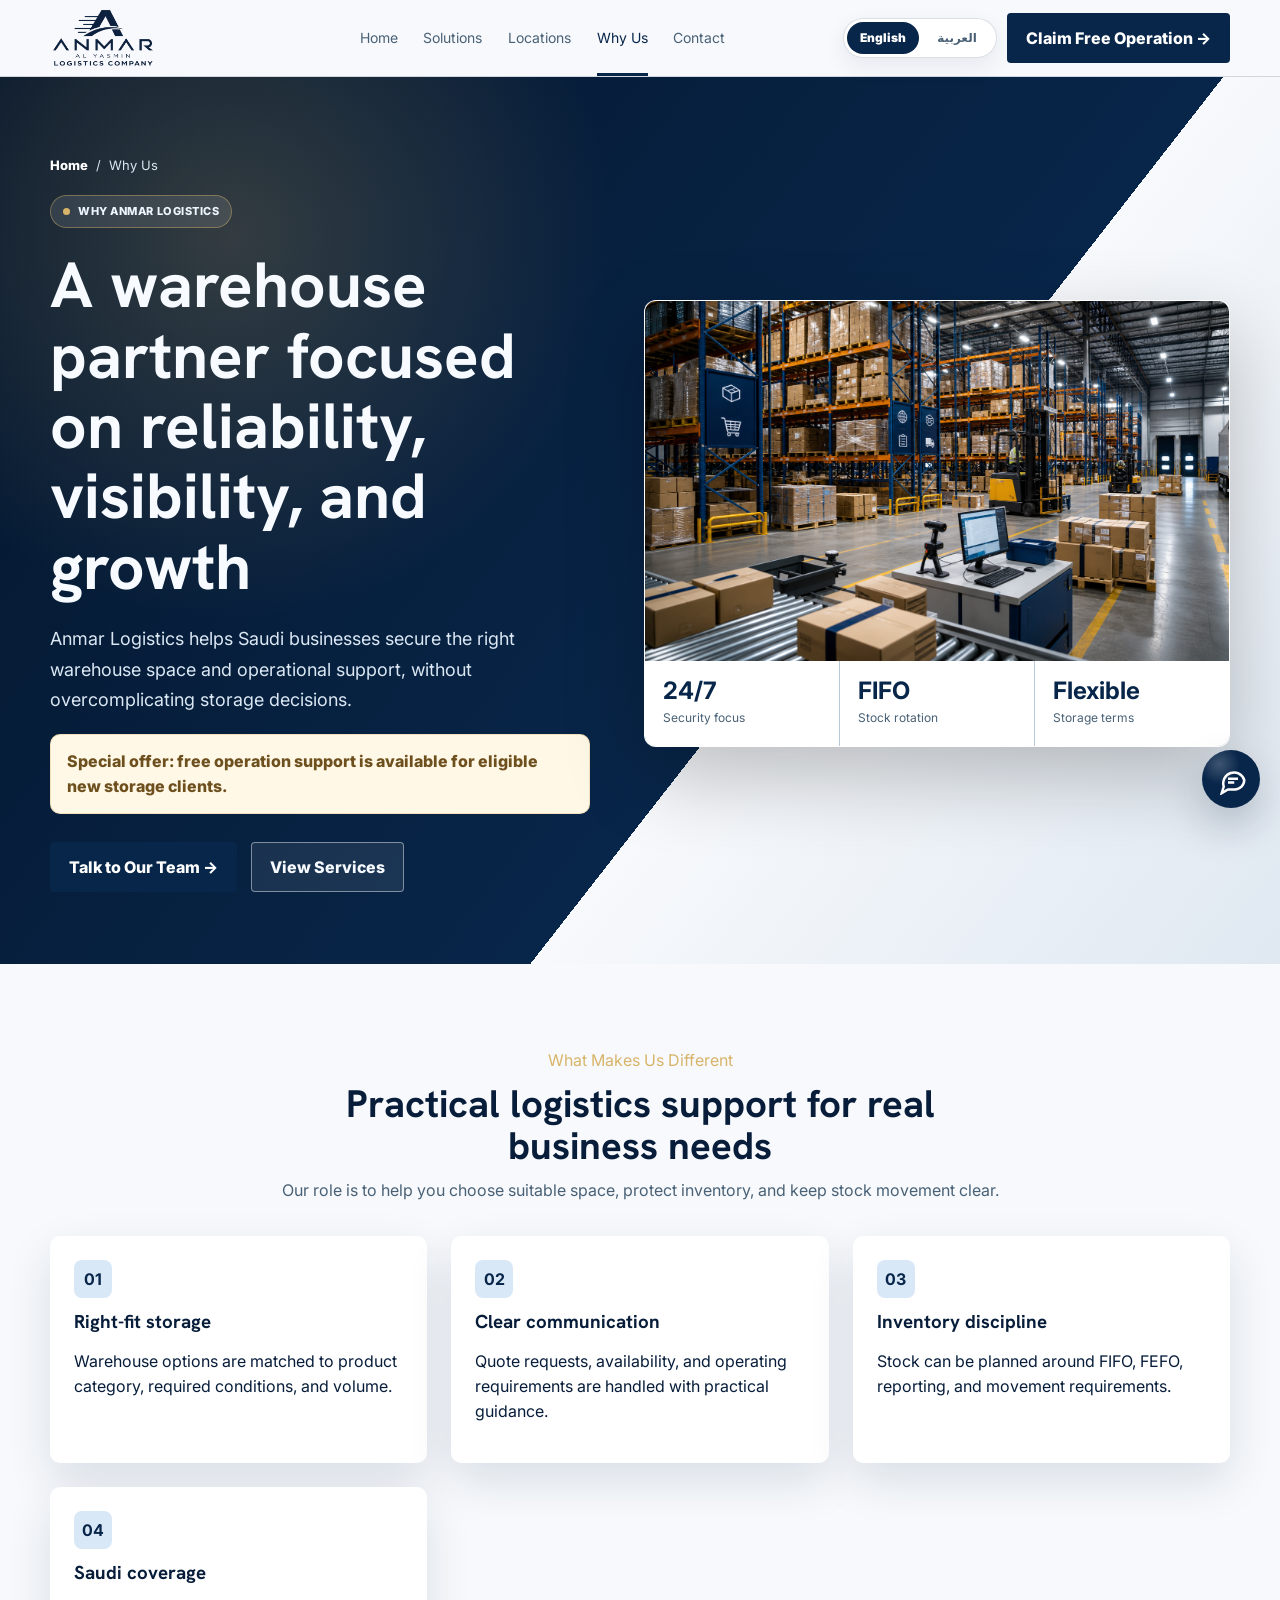
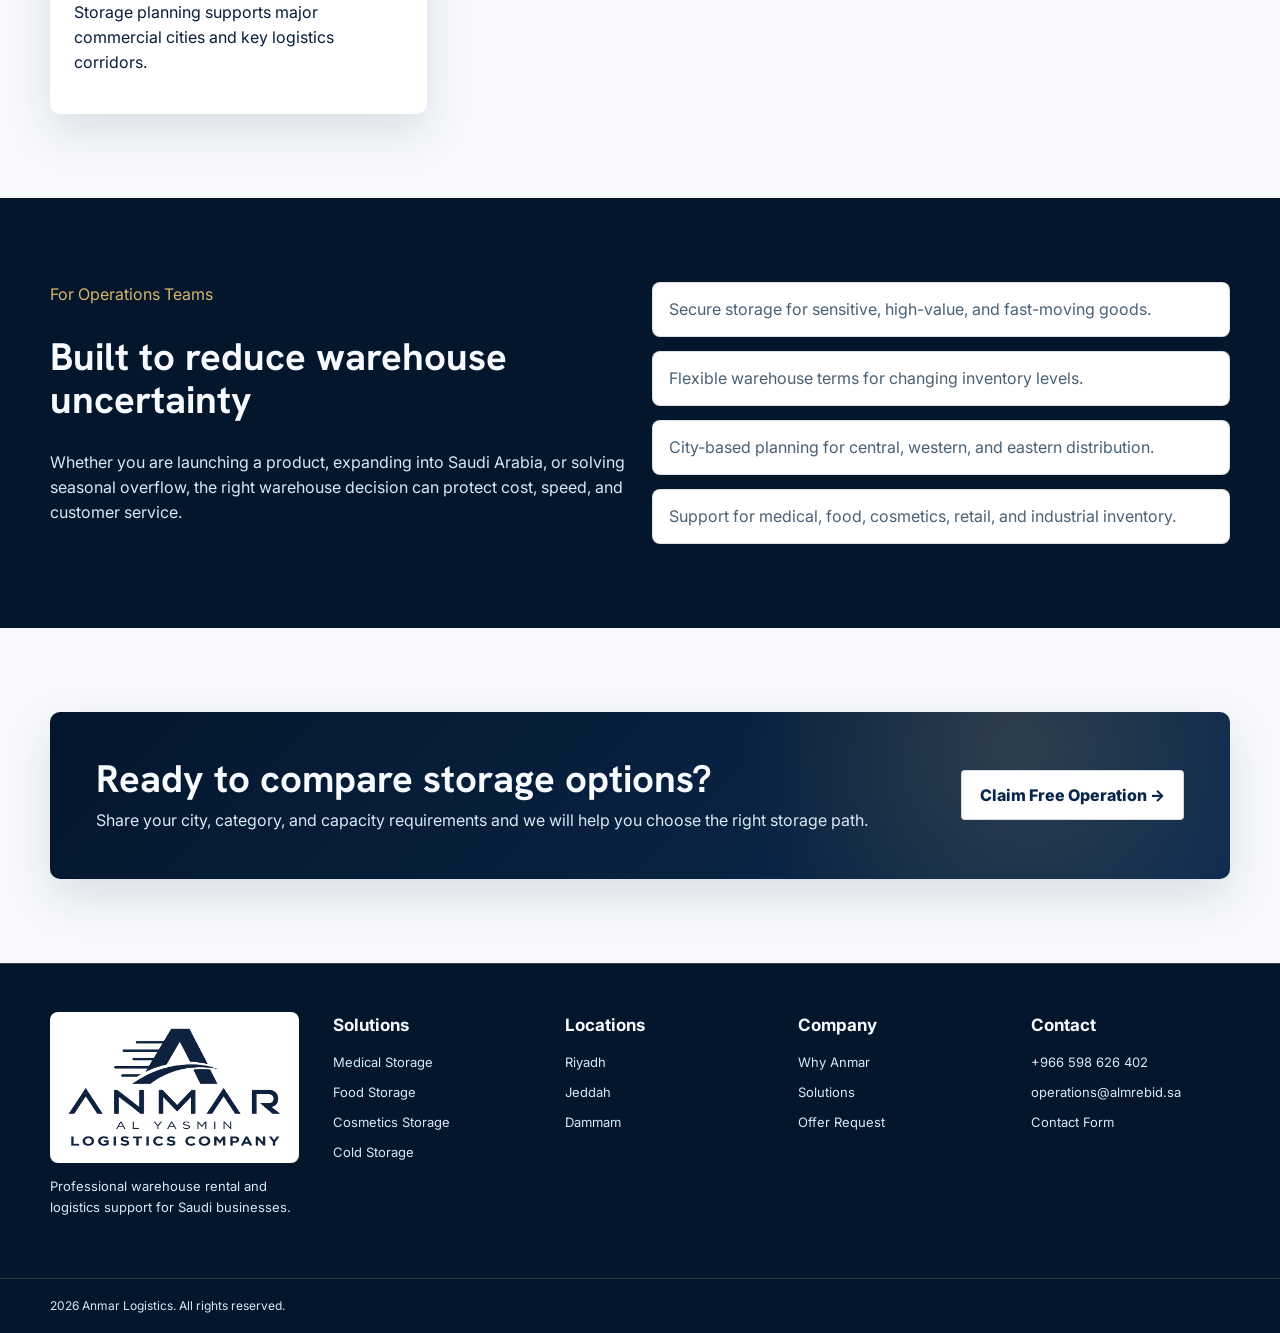
==== commit 3aed8ab8: "Clean up responsive navbar actions" ====
--- a/about.html
+++ b/about.html
@@ -8,11 +8,11 @@
   <link rel="preconnect" href="https://fonts.googleapis.com">
   <link rel="preconnect" href="https://fonts.gstatic.com" crossorigin>
   <link href="https://fonts.googleapis.com/css2?family=Hanken+Grotesk:wght@400;600;700&family=Inter:wght@400;500;600;700;800&display=swap" rel="stylesheet">
-  <link rel="stylesheet" href="assets/pages.css">
+  <link rel="stylesheet" href="assets/pages.css?v=nav-20260607">
   <link rel="stylesheet" href="assets/chatbot.css?v=sheetfix-20260607">
 </head>
 <body>
-  <header class="site-header"><div class="container nav"><a class="brand" href="index.html"><img class="brand-logo" src="assets/anmar-logo-transparent.png" alt="Anmar Logistics"></a><nav class="nav-links"><a href="index.html">Home</a><a href="solutions.html">Solutions</a><a href="locations.html">Locations</a><a class="active" href="about.html">Why Us</a><a href="contact.html">Contact</a></nav><div class="nav-actions"><div class="language-toggle notranslate" translate="no" aria-label="Language selector"><button class="lang-btn active" type="button" data-translate="en" aria-pressed="true">English</button><button class="lang-btn" type="button" data-translate="ar" aria-pressed="false">&#1575;&#1604;&#1593;&#1585;&#1576;&#1610;&#1577;</button></div><a class="phone" href="tel:+966598626402">+966 598 626 402</a><a class="btn" href="contact.html">Claim Free Operation -></a></div><button class="menu-btn" type="button" aria-label="Open menu" aria-expanded="false">Menu</button></div><nav class="mobile-panel"><div class="container"><a href="index.html">Home</a><a href="solutions.html">Solutions</a><a href="locations.html">Locations</a><a href="about.html">Why Us</a><a href="contact.html">Claim Free Operation</a><div class="language-toggle mobile-language notranslate" translate="no" aria-label="Language selector"><button class="lang-btn active" type="button" data-translate="en" aria-pressed="true">English</button><button class="lang-btn" type="button" data-translate="ar" aria-pressed="false">&#1575;&#1604;&#1593;&#1585;&#1576;&#1610;&#1577;</button></div></div></nav></header>
+  <header class="site-header"><div class="container nav"><a class="brand" href="index.html"><img class="brand-logo" src="assets/anmar-logo-transparent.png" alt="Anmar Logistics"></a><nav class="nav-links"><a href="index.html">Home</a><a href="solutions.html">Solutions</a><a href="locations.html">Locations</a><a class="active" href="about.html">Why Us</a><a href="contact.html">Contact</a></nav><div class="nav-actions"><div class="language-toggle notranslate" translate="no" aria-label="Language selector"><button class="lang-btn active" type="button" data-translate="en" aria-pressed="true">English</button><button class="lang-btn" type="button" data-translate="ar" aria-pressed="false">&#1575;&#1604;&#1593;&#1585;&#1576;&#1610;&#1577;</button></div><a class="btn" href="contact.html">Claim Free Operation -></a></div><button class="menu-btn" type="button" aria-label="Open menu" aria-expanded="false">Menu</button></div><nav class="mobile-panel"><div class="container"><a href="index.html">Home</a><a href="solutions.html">Solutions</a><a href="locations.html">Locations</a><a href="about.html">Why Us</a><a href="contact.html">Claim Free Operation</a><div class="language-toggle mobile-language notranslate" translate="no" aria-label="Language selector"><button class="lang-btn active" type="button" data-translate="en" aria-pressed="true">English</button><button class="lang-btn" type="button" data-translate="ar" aria-pressed="false">&#1575;&#1604;&#1593;&#1585;&#1576;&#1610;&#1577;</button></div></div></nav></header>
   <main>
     <section class="page-hero"><div class="container hero-grid"><div><div class="breadcrumb"><a href="index.html">Home</a><span>/</span><span>Why Us</span></div><span class="eyebrow">Why Anmar Logistics</span><h1>A warehouse partner focused on reliability, visibility, and growth</h1><p class="hero-lead">Anmar Logistics helps Saudi businesses secure the right warehouse space and operational support, without overcomplicating storage decisions.</p><div class="offer-note">Special offer: free operation support is available for eligible new storage clients.</div><div class="hero-actions"><a class="btn" href="contact.html">Talk to Our Team -></a><a class="btn outline" href="solutions.html">View Services</a></div></div><div class="hero-card"><img src="assets/storage-3pl-generated.png" alt="Professional Saudi logistics warehouse and 3PL operations."><div class="hero-card-body"><div class="mini-stat"><strong>24/7</strong><span>Security focus</span></div><div class="mini-stat"><strong>FIFO</strong><span>Stock rotation</span></div><div class="mini-stat"><strong>Flexible</strong><span>Storage terms</span></div></div></div></div></section>
     <section class="section"><div class="container"><div class="section-title center"><span class="section-kicker">What Makes Us Different</span><h2>Practical logistics support for real business needs</h2><p>Our role is to help you choose suitable space, protect inventory, and keep stock movement clear.</p></div><div class="grid-3" style="margin-top:34px;"><div class="feature"><b>01</b><h3>Right-fit storage</h3><p>Warehouse options are matched to product category, required conditions, and volume.</p></div><div class="feature"><b>02</b><h3>Clear communication</h3><p>Quote requests, availability, and operating requirements are handled with practical guidance.</p></div><div class="feature"><b>03</b><h3>Inventory discipline</h3><p>Stock can be planned around FIFO, FEFO, reporting, and movement requirements.</p></div><div class="feature"><b>04</b><h3>Saudi coverage</h3><p>Storage planning supports major commercial cities and key logistics corridors.</p></div></div></div></section>
--- a/assets/pages.css
+++ b/assets/pages.css
@@ -62,12 +62,12 @@
   display: flex;
   align-items: center;
   justify-content: space-between;
-  gap: 24px;
+  gap: clamp(12px, 2vw, 24px);
 }
 
 .brand { display: inline-flex; min-width: 0; }
 .brand-logo {
-  width: 210px;
+  width: clamp(172px, 15vw, 210px);
   height: 62px;
   object-fit: contain;
   object-position: left center;
@@ -76,7 +76,7 @@
 .nav-links {
   display: flex;
   align-items: center;
-  gap: 26px;
+  gap: clamp(16px, 2vw, 26px);
   color: var(--muted);
   font-size: 14px;
 }
@@ -95,7 +95,7 @@
 .nav-actions {
   display: flex;
   align-items: center;
-  gap: 14px;
+  gap: 10px;
   white-space: nowrap;
 }
 
@@ -153,7 +153,7 @@
   align-items: center;
   justify-content: center;
   gap: 10px;
-  padding: 12px 20px;
+  padding: 12px 18px;
   color: #fff;
   background: var(--navy);
   font-weight: 800;
@@ -938,7 +938,7 @@
   transform: translateY(0);
 }
 
-@media (max-width: 1040px) {
+@media (max-width: 1120px) {
   .nav-links, .nav-actions { display: none; }
   .menu-btn { display: flex; }
   .hero-grid, .grid-2, .footer-grid, .cta, .split-panel { grid-template-columns: 1fr; }
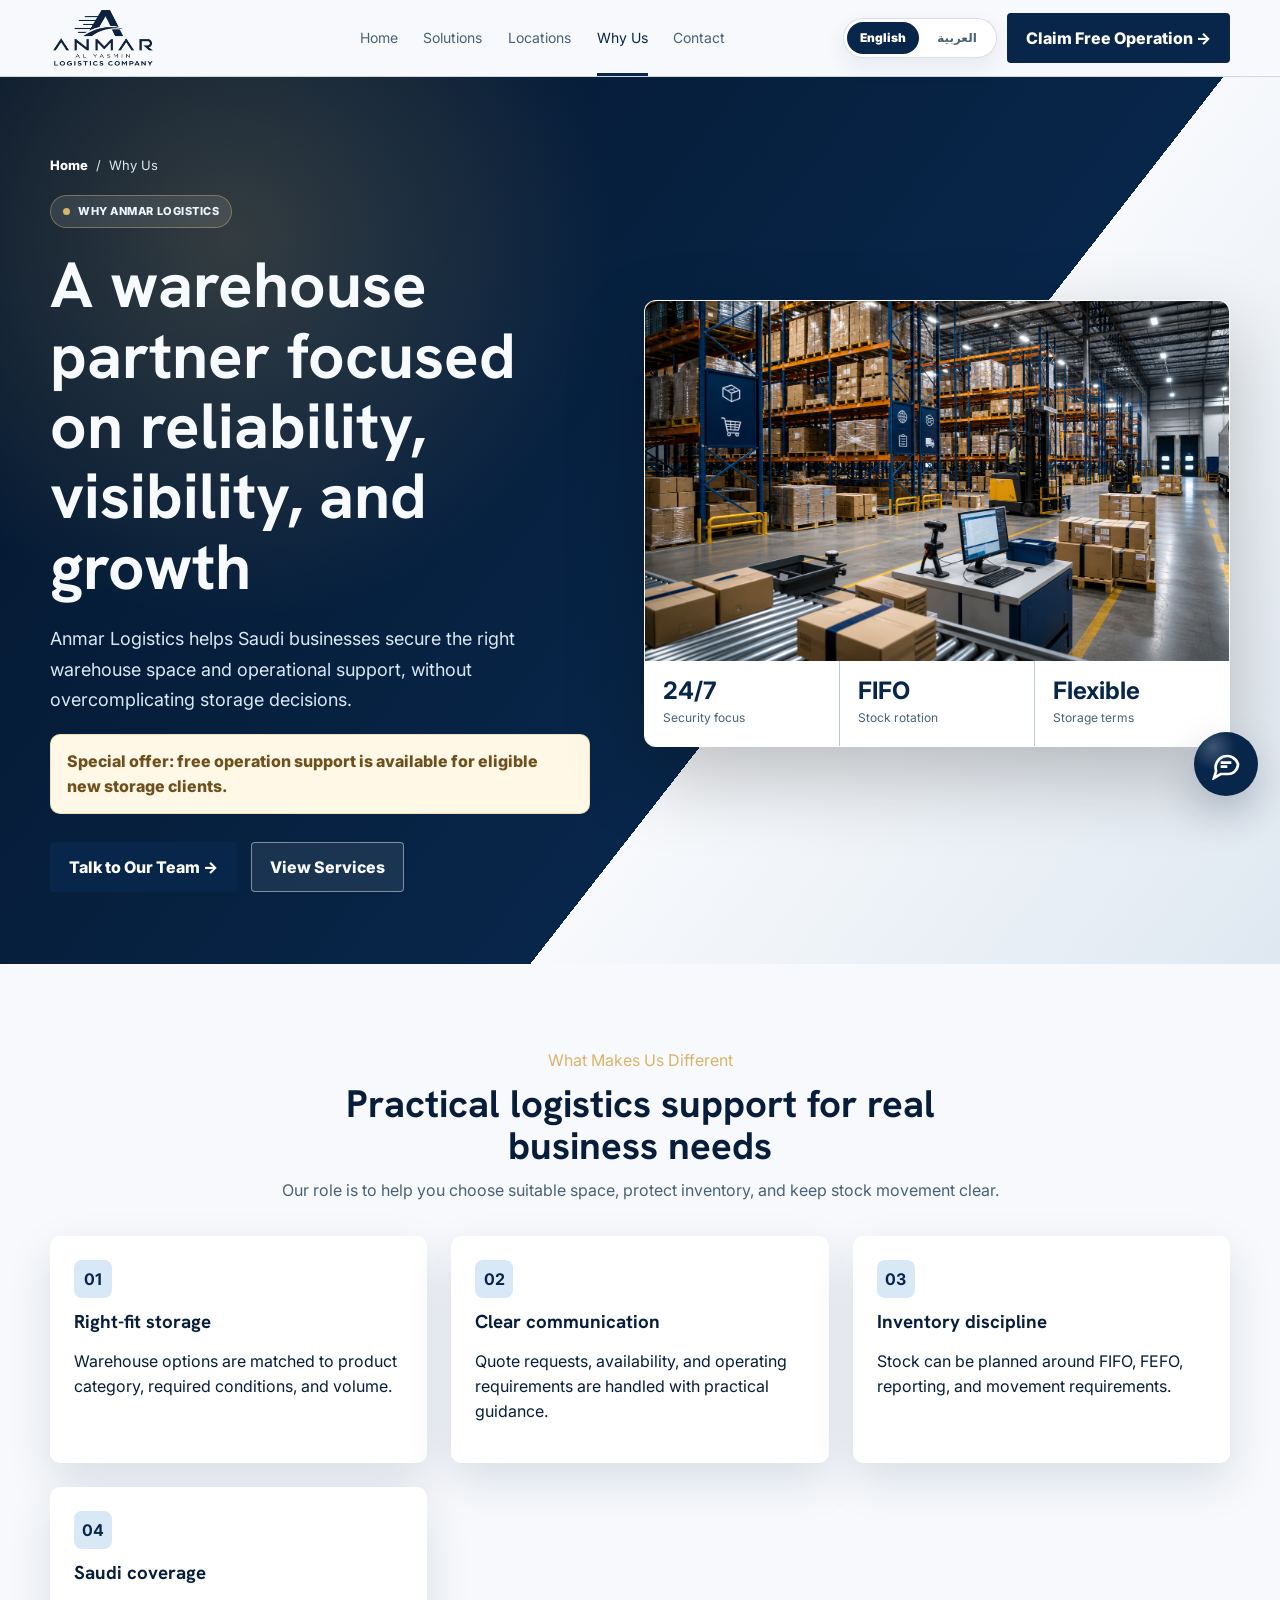
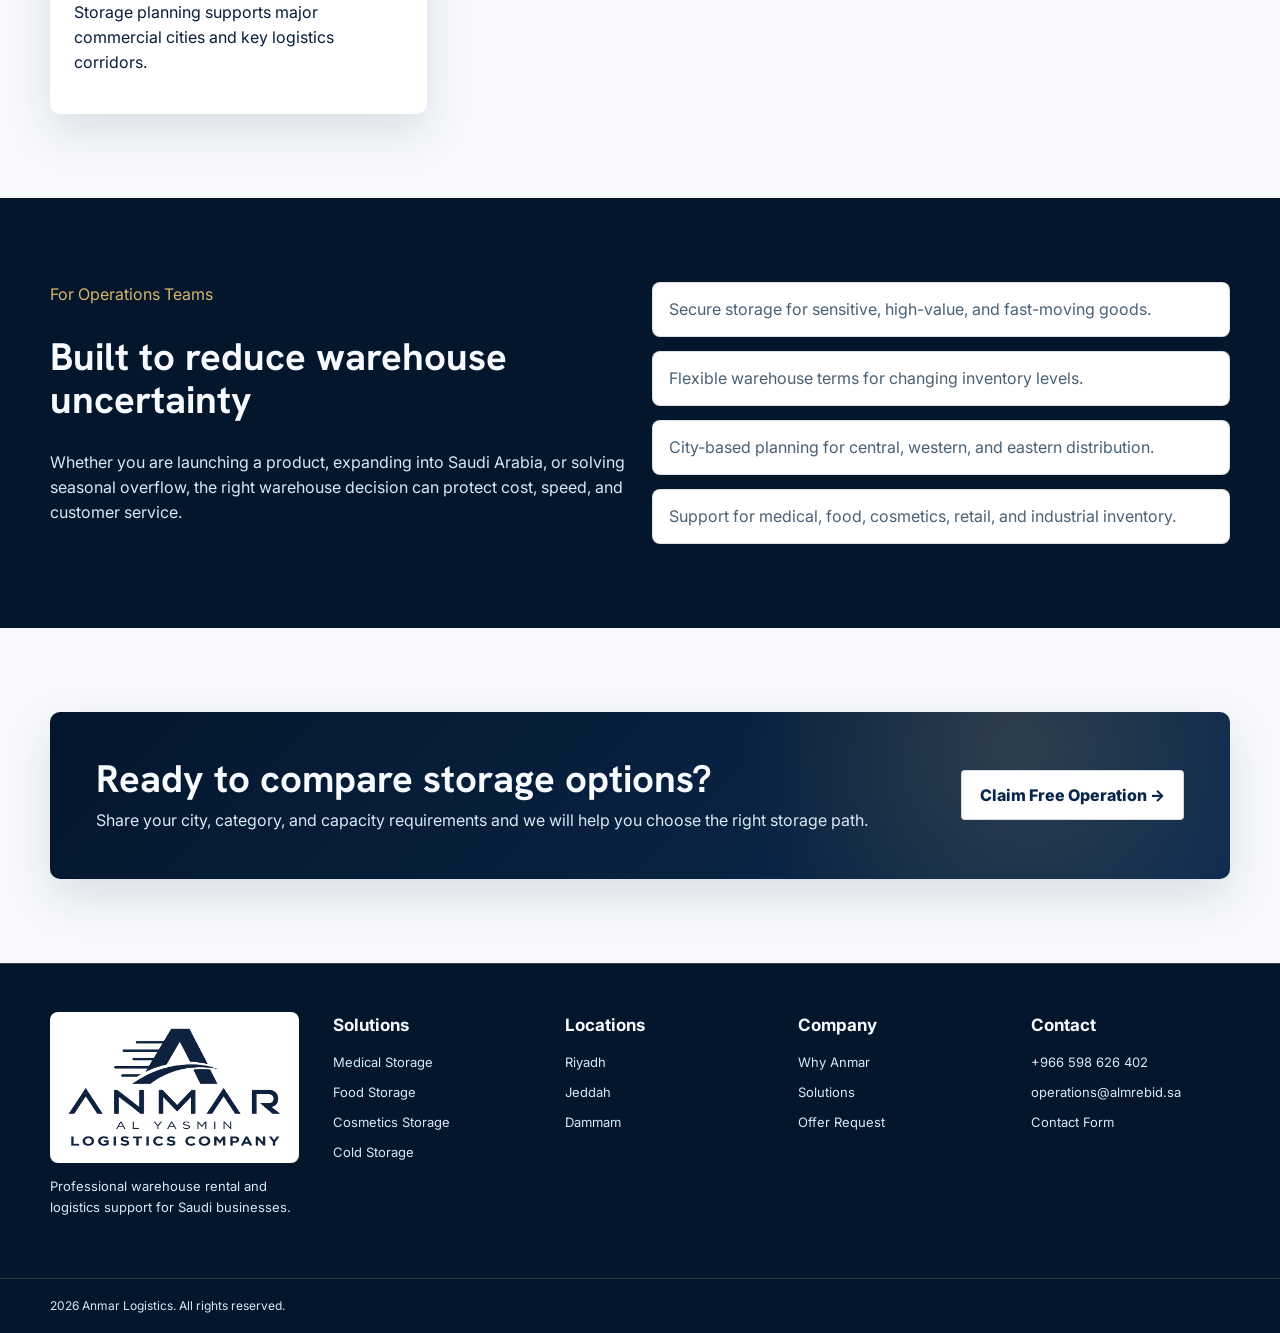
==== commit 6fe48e22: "Align floating chat and WhatsApp buttons" ====
--- a/about.html
+++ b/about.html
@@ -8,8 +8,8 @@
   <link rel="preconnect" href="https://fonts.googleapis.com">
   <link rel="preconnect" href="https://fonts.gstatic.com" crossorigin>
   <link href="https://fonts.googleapis.com/css2?family=Hanken+Grotesk:wght@400;600;700&family=Inter:wght@400;500;600;700;800&display=swap" rel="stylesheet">
-  <link rel="stylesheet" href="assets/pages.css?v=nav-20260607">
-  <link rel="stylesheet" href="assets/chatbot.css?v=sheetfix-20260607">
+  <link rel="stylesheet" href="assets/pages.css?v=float-20260607">
+  <link rel="stylesheet" href="assets/chatbot.css?v=float-20260607">
 </head>
 <body>
   <header class="site-header"><div class="container nav"><a class="brand" href="index.html"><img class="brand-logo" src="assets/anmar-logo-transparent.png" alt="Anmar Logistics"></a><nav class="nav-links"><a href="index.html">Home</a><a href="solutions.html">Solutions</a><a href="locations.html">Locations</a><a class="active" href="about.html">Why Us</a><a href="contact.html">Contact</a></nav><div class="nav-actions"><div class="language-toggle notranslate" translate="no" aria-label="Language selector"><button class="lang-btn active" type="button" data-translate="en" aria-pressed="true">English</button><button class="lang-btn" type="button" data-translate="ar" aria-pressed="false">&#1575;&#1604;&#1593;&#1585;&#1576;&#1610;&#1577;</button></div><a class="btn" href="contact.html">Claim Free Operation -></a></div><button class="menu-btn" type="button" aria-label="Open menu" aria-expanded="false">Menu</button></div><nav class="mobile-panel"><div class="container"><a href="index.html">Home</a><a href="solutions.html">Solutions</a><a href="locations.html">Locations</a><a href="about.html">Why Us</a><a href="contact.html">Claim Free Operation</a><div class="language-toggle mobile-language notranslate" translate="no" aria-label="Language selector"><button class="lang-btn active" type="button" data-translate="en" aria-pressed="true">English</button><button class="lang-btn" type="button" data-translate="ar" aria-pressed="false">&#1575;&#1604;&#1593;&#1585;&#1576;&#1610;&#1577;</button></div></div></nav></header>
--- a/assets/pages.css
+++ b/assets/pages.css
@@ -894,13 +894,16 @@
 }
 
 .floating-wa {
+  --float-size: 64px;
+  --float-right: 22px;
+  --float-bottom: 22px;
   position: fixed;
-  right: 20px;
-  bottom: 20px;
+  right: var(--float-right);
+  bottom: var(--float-bottom);
   z-index: 30;
-  width: 58px;
-  height: 58px;
-  min-height: 58px;
+  width: var(--float-size);
+  height: var(--float-size);
+  min-height: var(--float-size);
   border-radius: 50%;
   padding: 0;
   display: grid;
@@ -918,10 +921,10 @@
 
 .floating-wa::before {
   content: "";
-  width: 31px;
-  height: 31px;
+  width: 34px;
+  height: 34px;
   display: block;
-  transform: translate(1px, 0);
+  transform: none;
   background: currentColor;
   -webkit-mask: url("data:image/svg+xml,%3Csvg xmlns='http://www.w3.org/2000/svg' viewBox='0 0 32 32'%3E%3Cpath d='M16.02 3C8.86 3 3 8.85 3 16.02c0 2.29.6 4.52 1.75 6.48L3.06 29l6.67-1.75A12.92 12.92 0 0 0 16.02 29C23.16 29 29 23.15 29 16.02S23.16 3 16.02 3Zm0 23.02c-1.96 0-3.88-.53-5.55-1.53l-.4-.24-3.95 1.04 1.05-3.85-.26-.4a10.02 10.02 0 1 1 9.11 4.98Zm5.49-7.51c-.3-.15-1.78-.88-2.06-.98-.28-.1-.48-.15-.68.15-.2.3-.78.98-.96 1.18-.18.2-.35.22-.65.07-.3-.15-1.27-.47-2.42-1.49-.89-.79-1.5-1.78-1.67-2.08-.18-.3-.02-.46.13-.61.14-.14.3-.35.45-.53.15-.18.2-.3.3-.5.1-.2.05-.38-.02-.53-.08-.15-.68-1.64-.94-2.24-.25-.58-.5-.5-.68-.51h-.58c-.2 0-.53.07-.8.38-.28.3-1.05 1.03-1.05 2.51s1.08 2.91 1.23 3.11c.15.2 2.13 3.25 5.16 4.56.72.31 1.29.5 1.73.64.73.23 1.39.2 1.91.12.58-.09 1.78-.73 2.03-1.43.25-.7.25-1.3.18-1.43-.08-.13-.28-.2-.58-.35Z'/%3E%3C/svg%3E") center / contain no-repeat;
   mask: url("data:image/svg+xml,%3Csvg xmlns='http://www.w3.org/2000/svg' viewBox='0 0 32 32'%3E%3Cpath d='M16.02 3C8.86 3 3 8.85 3 16.02c0 2.29.6 4.52 1.75 6.48L3.06 29l6.67-1.75A12.92 12.92 0 0 0 16.02 29C23.16 29 29 23.15 29 16.02S23.16 3 16.02 3Zm0 23.02c-1.96 0-3.88-.53-5.55-1.53l-.4-.24-3.95 1.04 1.05-3.85-.26-.4a10.02 10.02 0 1 1 9.11 4.98Zm5.49-7.51c-.3-.15-1.78-.88-2.06-.98-.28-.1-.48-.15-.68.15-.2.3-.78.98-.96 1.18-.18.2-.35.22-.65.07-.3-.15-1.27-.47-2.42-1.49-.89-.79-1.5-1.78-1.67-2.08-.18-.3-.02-.46.13-.61.14-.14.3-.35.45-.53.15-.18.2-.3.3-.5.1-.2.05-.38-.02-.53-.08-.15-.68-1.64-.94-2.24-.25-.58-.5-.5-.68-.51h-.58c-.2 0-.53.07-.8.38-.28.3-1.05 1.03-1.05 2.51s1.08 2.91 1.23 3.11c.15.2 2.13 3.25 5.16 4.56.72.31 1.29.5 1.73.64.73.23 1.39.2 1.91.12.58-.09 1.78-.73 2.03-1.43.25-.7.25-1.3.18-1.43-.08-.13-.28-.2-.58-.35Z'/%3E%3C/svg%3E") center / contain no-repeat;
@@ -996,11 +999,14 @@
   .cta { padding: 30px 22px; }
   .cta .btn { width: 100%; }
   .floating-wa {
+    --float-size: 58px;
+    --float-right: 14px;
+    --float-bottom: 16px;
     left: auto;
-    right: 12px;
-    bottom: 14px;
-    width: 58px;
-    height: 58px;
-    min-height: 58px;
+    right: var(--float-right);
+    bottom: var(--float-bottom);
+    width: var(--float-size);
+    height: var(--float-size);
+    min-height: var(--float-size);
   }
 }
--- a/assets/chatbot.css
+++ b/assets/chatbot.css
@@ -1,7 +1,11 @@
 .lead-chat {
+  --float-size: 64px;
+  --float-gap: 18px;
+  --float-right: 22px;
+  --float-bottom: 22px;
   position: fixed;
-  right: 20px;
-  bottom: 158px;
+  right: var(--float-right);
+  bottom: calc(var(--float-bottom) + (var(--float-size) * 2) + var(--float-gap) + 18px);
   z-index: 60;
   width: min(360px, calc(100vw - 28px));
   color: #071d3a;
@@ -155,12 +159,16 @@
 }
 
 .lead-chat__launcher {
+  --float-size: 64px;
+  --float-gap: 18px;
+  --float-right: 22px;
+  --float-bottom: 22px;
   position: fixed;
-  right: 20px;
-  bottom: 92px;
+  right: var(--float-right);
+  bottom: calc(var(--float-bottom) + var(--float-size) + var(--float-gap));
   z-index: 59;
-  width: 58px;
-  height: 58px;
+  width: var(--float-size);
+  height: var(--float-size);
   border: 0;
   border-radius: 50%;
   display: flex;
@@ -186,18 +194,22 @@
 }
 
 .lead-chat__launcher svg {
-  width: 30px;
-  height: 30px;
+  width: 32px;
+  height: 32px;
   display: block;
   flex: 0 0 auto;
-  transform: translate(2px, 1px);
+  transform: none;
 }
 
 @media (max-width: 760px) {
   .lead-chat {
-    right: 12px;
+    --float-size: 58px;
+    --float-gap: 14px;
+    --float-right: 14px;
+    --float-bottom: 16px;
+    right: var(--float-right);
     left: 12px;
-    bottom: 150px;
+    bottom: calc(var(--float-bottom) + (var(--float-size) * 2) + var(--float-gap) + 16px);
     width: auto;
   }
 
@@ -205,7 +217,11 @@
   .lead-chat__body { padding: 14px; }
 
   .lead-chat__launcher {
-    right: 12px;
-    bottom: 82px;
+    --float-size: 58px;
+    --float-gap: 14px;
+    --float-right: 14px;
+    --float-bottom: 16px;
+    right: var(--float-right);
+    bottom: calc(var(--float-bottom) + var(--float-size) + var(--float-gap));
   }
 }
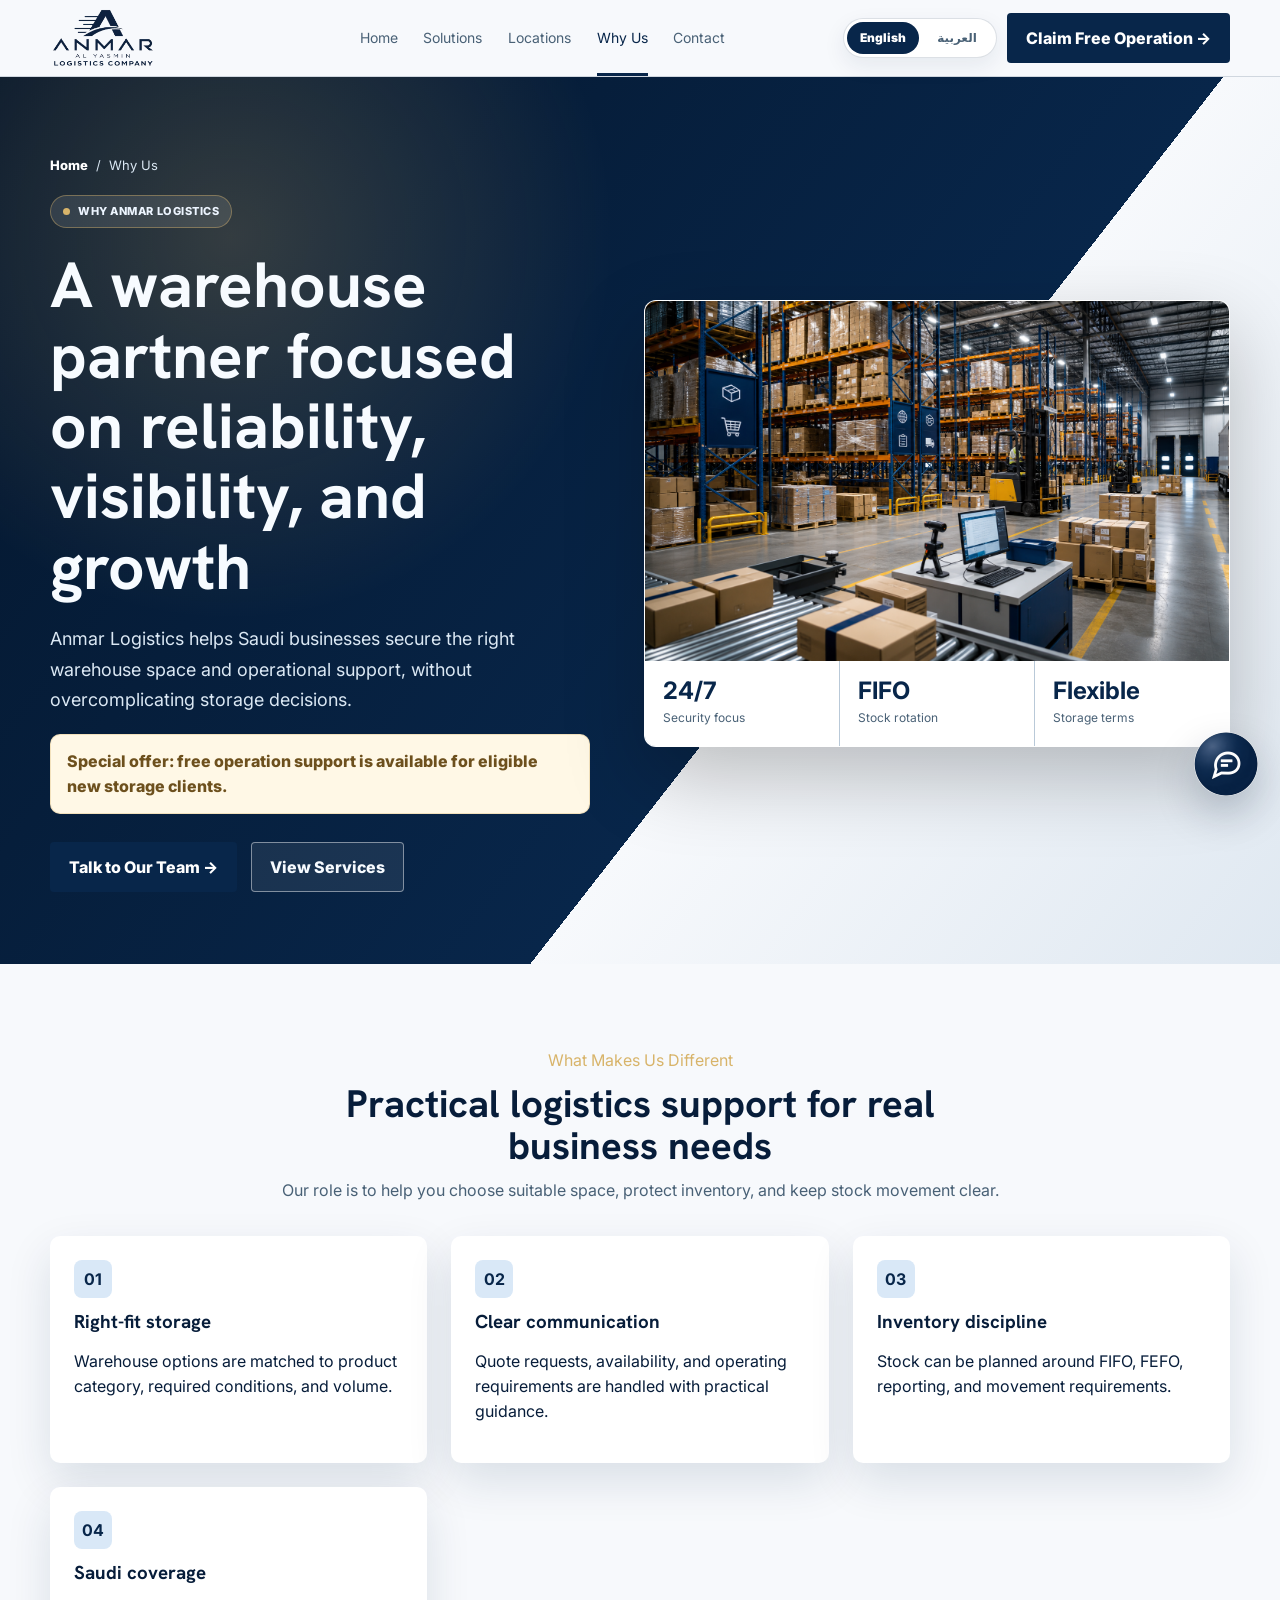
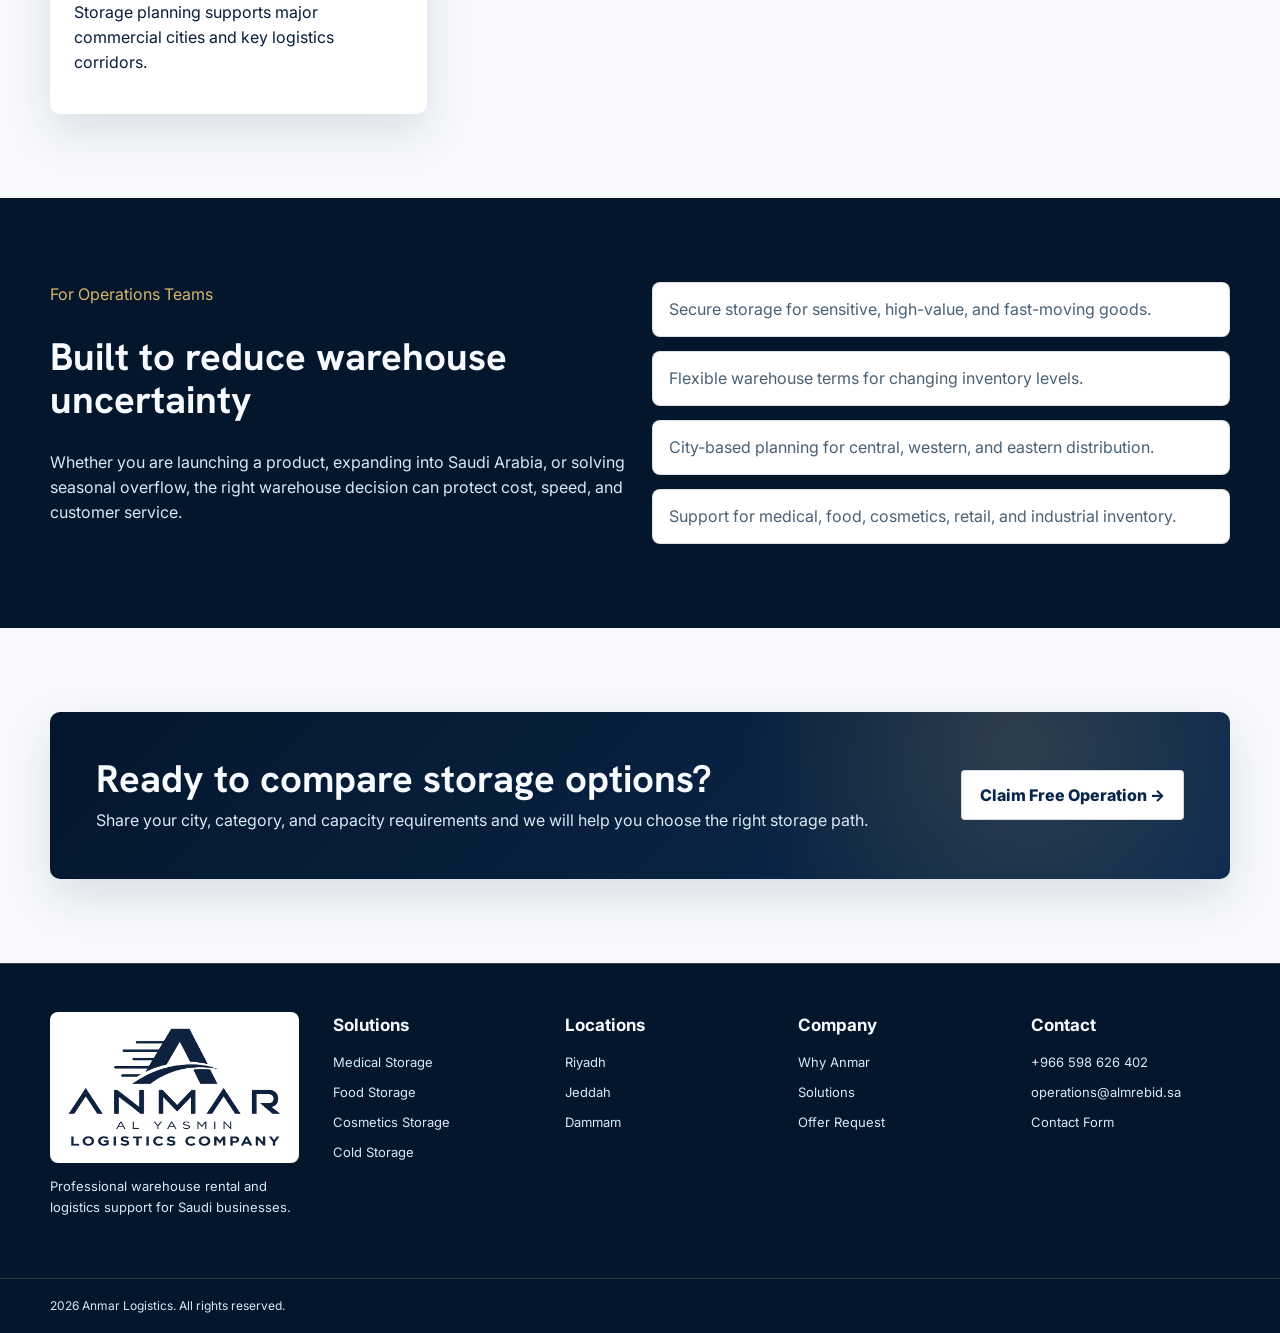
==== commit 5029dc86: "Use cleaned floating button icons" ====
--- a/about.html
+++ b/about.html
@@ -8,8 +8,8 @@
   <link rel="preconnect" href="https://fonts.googleapis.com">
   <link rel="preconnect" href="https://fonts.gstatic.com" crossorigin>
   <link href="https://fonts.googleapis.com/css2?family=Hanken+Grotesk:wght@400;600;700&family=Inter:wght@400;500;600;700;800&display=swap" rel="stylesheet">
-  <link rel="stylesheet" href="assets/pages.css?v=float-20260607">
-  <link rel="stylesheet" href="assets/chatbot.css?v=float-20260607">
+  <link rel="stylesheet" href="assets/pages.css?v=buttonicons-20260608">
+  <link rel="stylesheet" href="assets/chatbot.css?v=buttonicons-20260608">
 </head>
 <body>
   <header class="site-header"><div class="container nav"><a class="brand" href="index.html"><img class="brand-logo" src="assets/anmar-logo-transparent.png" alt="Anmar Logistics"></a><nav class="nav-links"><a href="index.html">Home</a><a href="solutions.html">Solutions</a><a href="locations.html">Locations</a><a class="active" href="about.html">Why Us</a><a href="contact.html">Contact</a></nav><div class="nav-actions"><div class="language-toggle notranslate" translate="no" aria-label="Language selector"><button class="lang-btn active" type="button" data-translate="en" aria-pressed="true">English</button><button class="lang-btn" type="button" data-translate="ar" aria-pressed="false">&#1575;&#1604;&#1593;&#1585;&#1576;&#1610;&#1577;</button></div><a class="btn" href="contact.html">Claim Free Operation -></a></div><button class="menu-btn" type="button" aria-label="Open menu" aria-expanded="false">Menu</button></div><nav class="mobile-panel"><div class="container"><a href="index.html">Home</a><a href="solutions.html">Solutions</a><a href="locations.html">Locations</a><a href="about.html">Why Us</a><a href="contact.html">Claim Free Operation</a><div class="language-toggle mobile-language notranslate" translate="no" aria-label="Language selector"><button class="lang-btn active" type="button" data-translate="en" aria-pressed="true">English</button><button class="lang-btn" type="button" data-translate="ar" aria-pressed="false">&#1575;&#1604;&#1593;&#1585;&#1576;&#1610;&#1577;</button></div></div></nav></header>
@@ -19,6 +19,6 @@
     <section class="section dark"><div class="container grid-2"><div class="section-title"><span class="section-kicker">For Operations Teams</span><h2>Built to reduce warehouse uncertainty</h2><p>Whether you are launching a product, expanding into Saudi Arabia, or solving seasonal overflow, the right warehouse decision can protect cost, speed, and customer service.</p></div><ul class="list"><li>Secure storage for sensitive, high-value, and fast-moving goods.</li><li>Flexible warehouse terms for changing inventory levels.</li><li>City-based planning for central, western, and eastern distribution.</li><li>Support for medical, food, cosmetics, retail, and industrial inventory.</li></ul></div></section>
     <section class="section"><div class="container cta"><div><h2>Ready to compare storage options?</h2><p>Share your city, category, and capacity requirements and we will help you choose the right storage path.</p></div><a class="btn light" href="contact.html">Claim Free Operation -></a></div></section>
   </main>
-  <footer class="footer"><div class="container footer-grid"><div><a class="brand" href="index.html"><img class="brand-logo" src="assets/anmar-logo-transparent.png" alt="Anmar Logistics"></a><p>Professional warehouse rental and logistics support for Saudi businesses.</p></div><div><h4>Solutions</h4><div class="footer-links"><a href="medical-storage.html">Medical Storage</a><a href="food-storage.html">Food Storage</a><a href="cosmetics-storage.html">Cosmetics Storage</a><a href="cold-storage.html">Cold Storage</a></div></div><div><h4>Locations</h4><div class="footer-links"><a href="locations.html#riyadh">Riyadh</a><a href="locations.html#jeddah">Jeddah</a><a href="locations.html#dammam">Dammam</a></div></div><div><h4>Company</h4><div class="footer-links"><a href="about.html">Why Anmar</a><a href="solutions.html">Solutions</a><a href="contact.html">Offer Request</a></div></div><div><h4>Contact</h4><div class="footer-links"><a href="tel:+966598626402">+966 598 626 402</a><a href="mailto:operations@almrebid.sa">operations@almrebid.sa</a><a href="contact.html">Contact Form</a></div></div></div><div class="copyright"><div class="container">2026 Anmar Logistics. All rights reserved.</div></div></footer><a class="btn floating-wa" href="https://wa.me/966598626402" aria-label="Chat on WhatsApp" title="Chat on WhatsApp">WhatsApp</a><script src="assets/translate.js"></script><script src="assets/chatbot-config.js?v=sheetfix-20260607"></script><script src="assets/chatbot.js?v=whatsapp-20260607"></script><script src="assets/site.js?v=sheetfix-20260607"></script>
+  <footer class="footer"><div class="container footer-grid"><div><a class="brand" href="index.html"><img class="brand-logo" src="assets/anmar-logo-transparent.png" alt="Anmar Logistics"></a><p>Professional warehouse rental and logistics support for Saudi businesses.</p></div><div><h4>Solutions</h4><div class="footer-links"><a href="medical-storage.html">Medical Storage</a><a href="food-storage.html">Food Storage</a><a href="cosmetics-storage.html">Cosmetics Storage</a><a href="cold-storage.html">Cold Storage</a></div></div><div><h4>Locations</h4><div class="footer-links"><a href="locations.html#riyadh">Riyadh</a><a href="locations.html#jeddah">Jeddah</a><a href="locations.html#dammam">Dammam</a></div></div><div><h4>Company</h4><div class="footer-links"><a href="about.html">Why Anmar</a><a href="solutions.html">Solutions</a><a href="contact.html">Offer Request</a></div></div><div><h4>Contact</h4><div class="footer-links"><a href="tel:+966598626402">+966 598 626 402</a><a href="mailto:operations@almrebid.sa">operations@almrebid.sa</a><a href="contact.html">Contact Form</a></div></div></div><div class="copyright"><div class="container">2026 Anmar Logistics. All rights reserved.</div></div></footer><a class="btn floating-wa" href="https://wa.me/966598626402" aria-label="Chat on WhatsApp" title="Chat on WhatsApp">WhatsApp</a><script src="assets/translate.js"></script><script src="assets/chatbot-config.js?v=sheetfix-20260607"></script><script src="assets/chatbot.js?v=humanmsg-20260607"></script><script src="assets/site.js?v=sheetfix-20260607"></script>
 </body>
 </html>
--- a/assets/pages.css
+++ b/assets/pages.css
@@ -908,7 +908,7 @@
   padding: 0;
   display: grid;
   place-items: center;
-  background: #25d366;
+  background: url("buttons/whatsapp-floating-button.png") center / 100% 100% no-repeat;
   color: #fff;
   font-size: 0;
   line-height: 0;
@@ -920,14 +920,7 @@
 }
 
 .floating-wa::before {
-  content: "";
-  width: 34px;
-  height: 34px;
-  display: block;
-  transform: none;
-  background: currentColor;
-  -webkit-mask: url("data:image/svg+xml,%3Csvg xmlns='http://www.w3.org/2000/svg' viewBox='0 0 32 32'%3E%3Cpath d='M16.02 3C8.86 3 3 8.85 3 16.02c0 2.29.6 4.52 1.75 6.48L3.06 29l6.67-1.75A12.92 12.92 0 0 0 16.02 29C23.16 29 29 23.15 29 16.02S23.16 3 16.02 3Zm0 23.02c-1.96 0-3.88-.53-5.55-1.53l-.4-.24-3.95 1.04 1.05-3.85-.26-.4a10.02 10.02 0 1 1 9.11 4.98Zm5.49-7.51c-.3-.15-1.78-.88-2.06-.98-.28-.1-.48-.15-.68.15-.2.3-.78.98-.96 1.18-.18.2-.35.22-.65.07-.3-.15-1.27-.47-2.42-1.49-.89-.79-1.5-1.78-1.67-2.08-.18-.3-.02-.46.13-.61.14-.14.3-.35.45-.53.15-.18.2-.3.3-.5.1-.2.05-.38-.02-.53-.08-.15-.68-1.64-.94-2.24-.25-.58-.5-.5-.68-.51h-.58c-.2 0-.53.07-.8.38-.28.3-1.05 1.03-1.05 2.51s1.08 2.91 1.23 3.11c.15.2 2.13 3.25 5.16 4.56.72.31 1.29.5 1.73.64.73.23 1.39.2 1.91.12.58-.09 1.78-.73 2.03-1.43.25-.7.25-1.3.18-1.43-.08-.13-.28-.2-.58-.35Z'/%3E%3C/svg%3E") center / contain no-repeat;
-  mask: url("data:image/svg+xml,%3Csvg xmlns='http://www.w3.org/2000/svg' viewBox='0 0 32 32'%3E%3Cpath d='M16.02 3C8.86 3 3 8.85 3 16.02c0 2.29.6 4.52 1.75 6.48L3.06 29l6.67-1.75A12.92 12.92 0 0 0 16.02 29C23.16 29 29 23.15 29 16.02S23.16 3 16.02 3Zm0 23.02c-1.96 0-3.88-.53-5.55-1.53l-.4-.24-3.95 1.04 1.05-3.85-.26-.4a10.02 10.02 0 1 1 9.11 4.98Zm5.49-7.51c-.3-.15-1.78-.88-2.06-.98-.28-.1-.48-.15-.68.15-.2.3-.78.98-.96 1.18-.18.2-.35.22-.65.07-.3-.15-1.27-.47-2.42-1.49-.89-.79-1.5-1.78-1.67-2.08-.18-.3-.02-.46.13-.61.14-.14.3-.35.45-.53.15-.18.2-.3.3-.5.1-.2.05-.38-.02-.53-.08-.15-.68-1.64-.94-2.24-.25-.58-.5-.5-.68-.51h-.58c-.2 0-.53.07-.8.38-.28.3-1.05 1.03-1.05 2.51s1.08 2.91 1.23 3.11c.15.2 2.13 3.25 5.16 4.56.72.31 1.29.5 1.73.64.73.23 1.39.2 1.91.12.58-.09 1.78-.73 2.03-1.43.25-.7.25-1.3.18-1.43-.08-.13-.28-.2-.58-.35Z'/%3E%3C/svg%3E") center / contain no-repeat;
+  display: none;
 }
 
 .floating-wa:hover {
--- a/assets/chatbot.css
+++ b/assets/chatbot.css
@@ -175,9 +175,7 @@
   align-items: center;
   justify-content: center;
   padding: 0;
-  background:
-    radial-gradient(circle at 30% 24%, rgba(255,255,255,0.22), transparent 34%),
-    #08264a;
+  background: url("buttons/chat-floating-button.png") center / 100% 100% no-repeat;
   color: #fff;
   line-height: 0;
   box-shadow: 0 18px 42px rgba(4, 22, 44, 0.22);
@@ -187,18 +185,11 @@
 
 .lead-chat__launcher:hover {
   transform: translateY(-2px);
-  background:
-    radial-gradient(circle at 30% 24%, rgba(255,255,255,0.22), transparent 34%),
-    #04162c;
   box-shadow: 0 22px 52px rgba(4, 22, 44, 0.3);
 }
 
 .lead-chat__launcher svg {
-  width: 32px;
-  height: 32px;
-  display: block;
-  flex: 0 0 auto;
-  transform: none;
+  display: none;
 }
 
 @media (max-width: 760px) {
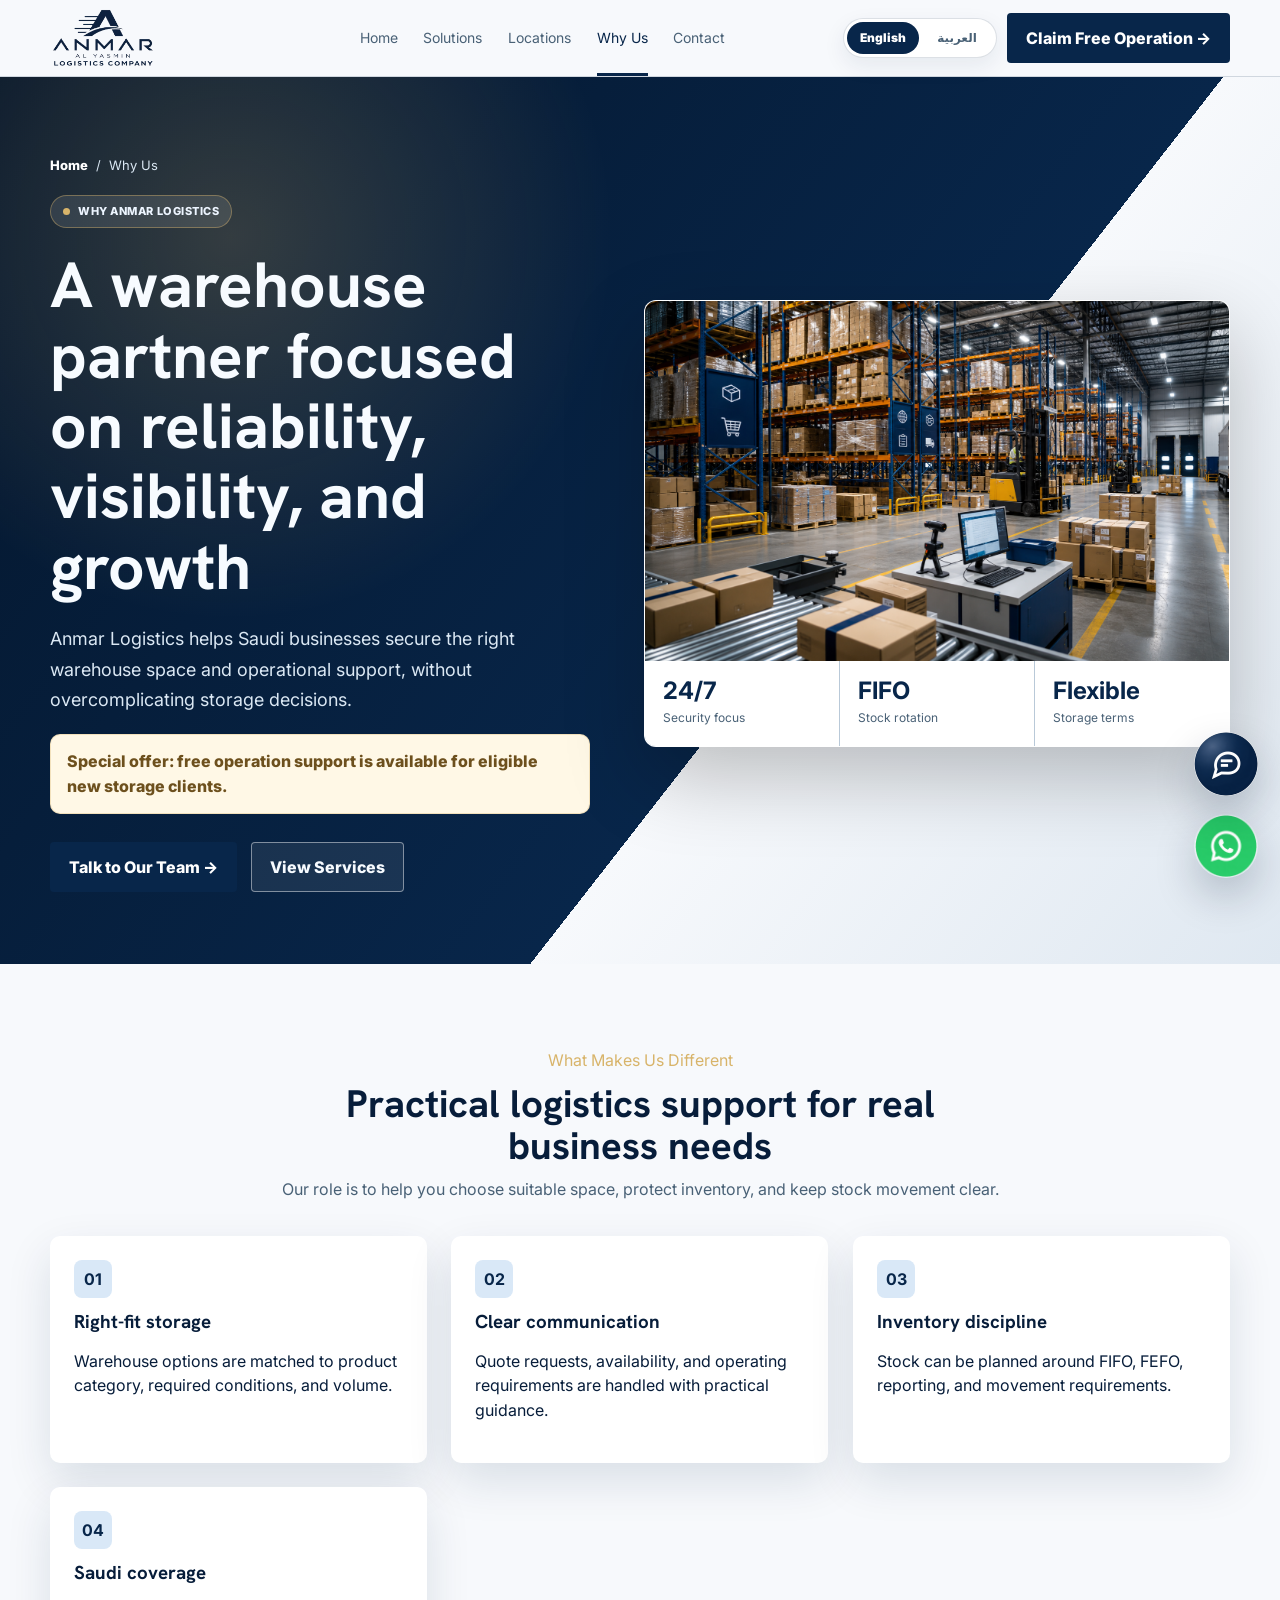
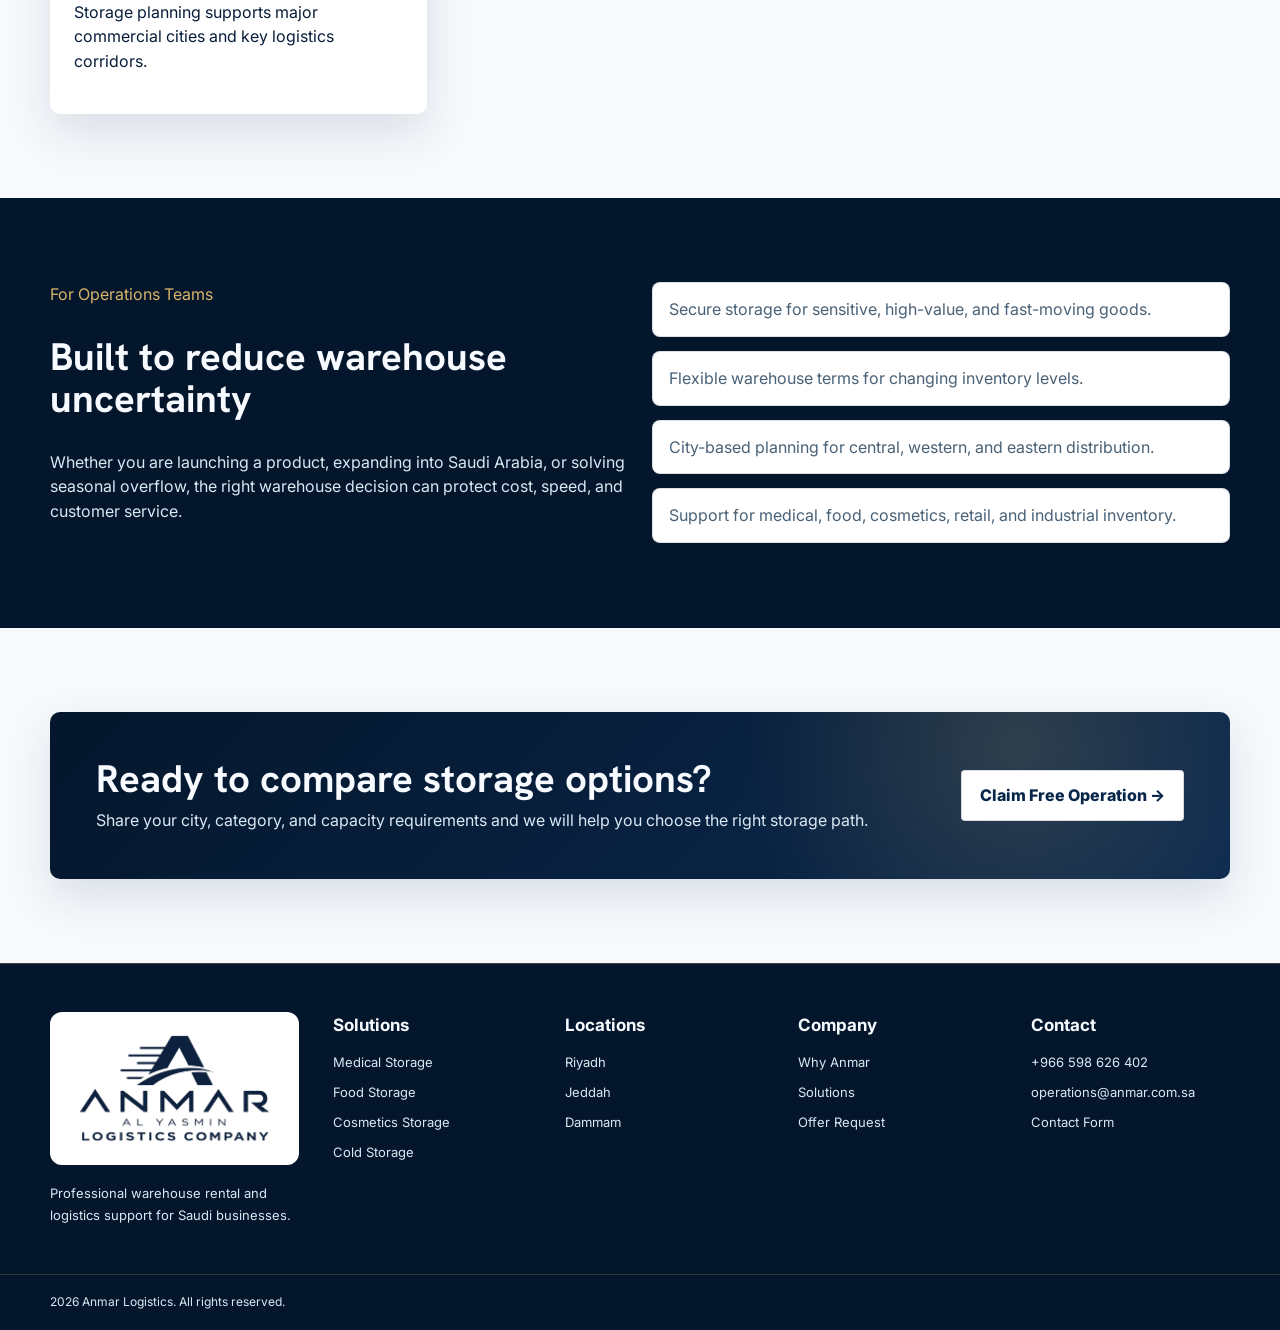
==== commit 10b66087: "Update operations contact email" ====
--- a/about.html
+++ b/about.html
@@ -8,17 +8,17 @@
   <link rel="preconnect" href="https://fonts.googleapis.com">
   <link rel="preconnect" href="https://fonts.gstatic.com" crossorigin>
   <link href="https://fonts.googleapis.com/css2?family=Hanken+Grotesk:wght@400;600;700&family=Inter:wght@400;500;600;700;800&display=swap" rel="stylesheet">
-  <link rel="stylesheet" href="assets/pages.css?v=buttonicons-20260608">
+  <link rel="stylesheet" href="assets/pages.css?v=locations-hero-20260608">
   <link rel="stylesheet" href="assets/chatbot.css?v=buttonicons-20260608">
 </head>
 <body>
-  <header class="site-header"><div class="container nav"><a class="brand" href="index.html"><img class="brand-logo" src="assets/anmar-logo-transparent.png" alt="Anmar Logistics"></a><nav class="nav-links"><a href="index.html">Home</a><a href="solutions.html">Solutions</a><a href="locations.html">Locations</a><a class="active" href="about.html">Why Us</a><a href="contact.html">Contact</a></nav><div class="nav-actions"><div class="language-toggle notranslate" translate="no" aria-label="Language selector"><button class="lang-btn active" type="button" data-translate="en" aria-pressed="true">English</button><button class="lang-btn" type="button" data-translate="ar" aria-pressed="false">&#1575;&#1604;&#1593;&#1585;&#1576;&#1610;&#1577;</button></div><a class="btn" href="contact.html">Claim Free Operation -></a></div><button class="menu-btn" type="button" aria-label="Open menu" aria-expanded="false">Menu</button></div><nav class="mobile-panel"><div class="container"><a href="index.html">Home</a><a href="solutions.html">Solutions</a><a href="locations.html">Locations</a><a href="about.html">Why Us</a><a href="contact.html">Claim Free Operation</a><div class="language-toggle mobile-language notranslate" translate="no" aria-label="Language selector"><button class="lang-btn active" type="button" data-translate="en" aria-pressed="true">English</button><button class="lang-btn" type="button" data-translate="ar" aria-pressed="false">&#1575;&#1604;&#1593;&#1585;&#1576;&#1610;&#1577;</button></div></div></nav></header>
+  <header class="site-header"><div class="container nav"><a class="brand" href="/"><img class="brand-logo" src="assets/anmar-logo-transparent.png" alt="Anmar Logistics"></a><nav class="nav-links"><a href="/">Home</a><a href="/solutions">Solutions</a><a href="/locations">Locations</a><a class="active" href="/about">Why Us</a><a href="/contact">Contact</a></nav><div class="nav-actions"><div class="language-toggle notranslate" translate="no" aria-label="Language selector"><button class="lang-btn active" type="button" data-translate="en" aria-pressed="true">English</button><button class="lang-btn" type="button" data-translate="ar" aria-pressed="false">&#1575;&#1604;&#1593;&#1585;&#1576;&#1610;&#1577;</button></div><a class="btn" href="/contact">Claim Free Operation -></a></div><button class="menu-btn" type="button" aria-label="Open menu" aria-expanded="false">Menu</button></div><nav class="mobile-panel"><div class="container"><a href="/">Home</a><a href="/solutions">Solutions</a><a href="/locations">Locations</a><a href="/about">Why Us</a><a href="/contact">Claim Free Operation</a><div class="language-toggle mobile-language notranslate" translate="no" aria-label="Language selector"><button class="lang-btn active" type="button" data-translate="en" aria-pressed="true">English</button><button class="lang-btn" type="button" data-translate="ar" aria-pressed="false">&#1575;&#1604;&#1593;&#1585;&#1576;&#1610;&#1577;</button></div></div></nav></header>
   <main>
-    <section class="page-hero"><div class="container hero-grid"><div><div class="breadcrumb"><a href="index.html">Home</a><span>/</span><span>Why Us</span></div><span class="eyebrow">Why Anmar Logistics</span><h1>A warehouse partner focused on reliability, visibility, and growth</h1><p class="hero-lead">Anmar Logistics helps Saudi businesses secure the right warehouse space and operational support, without overcomplicating storage decisions.</p><div class="offer-note">Special offer: free operation support is available for eligible new storage clients.</div><div class="hero-actions"><a class="btn" href="contact.html">Talk to Our Team -></a><a class="btn outline" href="solutions.html">View Services</a></div></div><div class="hero-card"><img src="assets/storage-3pl-generated.png" alt="Professional Saudi logistics warehouse and 3PL operations."><div class="hero-card-body"><div class="mini-stat"><strong>24/7</strong><span>Security focus</span></div><div class="mini-stat"><strong>FIFO</strong><span>Stock rotation</span></div><div class="mini-stat"><strong>Flexible</strong><span>Storage terms</span></div></div></div></div></section>
+    <section class="page-hero"><div class="container hero-grid"><div><div class="breadcrumb"><a href="/">Home</a><span>/</span><span>Why Us</span></div><span class="eyebrow">Why Anmar Logistics</span><h1>A warehouse partner focused on reliability, visibility, and growth</h1><p class="hero-lead">Anmar Logistics helps Saudi businesses secure the right warehouse space and operational support, without overcomplicating storage decisions.</p><div class="offer-note">Special offer: free operation support is available for eligible new storage clients.</div><div class="hero-actions"><a class="btn" href="/contact">Talk to Our Team -></a><a class="btn outline" href="/solutions">View Services</a></div></div><div class="hero-card"><img src="assets/storage-3pl-generated.png" alt="Professional Saudi logistics warehouse and 3PL operations."><div class="hero-card-body"><div class="mini-stat"><strong>24/7</strong><span>Security focus</span></div><div class="mini-stat"><strong>FIFO</strong><span>Stock rotation</span></div><div class="mini-stat"><strong>Flexible</strong><span>Storage terms</span></div></div></div></div></section>
     <section class="section"><div class="container"><div class="section-title center"><span class="section-kicker">What Makes Us Different</span><h2>Practical logistics support for real business needs</h2><p>Our role is to help you choose suitable space, protect inventory, and keep stock movement clear.</p></div><div class="grid-3" style="margin-top:34px;"><div class="feature"><b>01</b><h3>Right-fit storage</h3><p>Warehouse options are matched to product category, required conditions, and volume.</p></div><div class="feature"><b>02</b><h3>Clear communication</h3><p>Quote requests, availability, and operating requirements are handled with practical guidance.</p></div><div class="feature"><b>03</b><h3>Inventory discipline</h3><p>Stock can be planned around FIFO, FEFO, reporting, and movement requirements.</p></div><div class="feature"><b>04</b><h3>Saudi coverage</h3><p>Storage planning supports major commercial cities and key logistics corridors.</p></div></div></div></section>
     <section class="section dark"><div class="container grid-2"><div class="section-title"><span class="section-kicker">For Operations Teams</span><h2>Built to reduce warehouse uncertainty</h2><p>Whether you are launching a product, expanding into Saudi Arabia, or solving seasonal overflow, the right warehouse decision can protect cost, speed, and customer service.</p></div><ul class="list"><li>Secure storage for sensitive, high-value, and fast-moving goods.</li><li>Flexible warehouse terms for changing inventory levels.</li><li>City-based planning for central, western, and eastern distribution.</li><li>Support for medical, food, cosmetics, retail, and industrial inventory.</li></ul></div></section>
-    <section class="section"><div class="container cta"><div><h2>Ready to compare storage options?</h2><p>Share your city, category, and capacity requirements and we will help you choose the right storage path.</p></div><a class="btn light" href="contact.html">Claim Free Operation -></a></div></section>
+    <section class="section"><div class="container cta"><div><h2>Ready to compare storage options?</h2><p>Share your city, category, and capacity requirements and we will help you choose the right storage path.</p></div><a class="btn light" href="/contact">Claim Free Operation -></a></div></section>
   </main>
-  <footer class="footer"><div class="container footer-grid"><div><a class="brand" href="index.html"><img class="brand-logo" src="assets/anmar-logo-transparent.png" alt="Anmar Logistics"></a><p>Professional warehouse rental and logistics support for Saudi businesses.</p></div><div><h4>Solutions</h4><div class="footer-links"><a href="medical-storage.html">Medical Storage</a><a href="food-storage.html">Food Storage</a><a href="cosmetics-storage.html">Cosmetics Storage</a><a href="cold-storage.html">Cold Storage</a></div></div><div><h4>Locations</h4><div class="footer-links"><a href="locations.html#riyadh">Riyadh</a><a href="locations.html#jeddah">Jeddah</a><a href="locations.html#dammam">Dammam</a></div></div><div><h4>Company</h4><div class="footer-links"><a href="about.html">Why Anmar</a><a href="solutions.html">Solutions</a><a href="contact.html">Offer Request</a></div></div><div><h4>Contact</h4><div class="footer-links"><a href="tel:+966598626402">+966 598 626 402</a><a href="mailto:operations@almrebid.sa">operations@almrebid.sa</a><a href="contact.html">Contact Form</a></div></div></div><div class="copyright"><div class="container">2026 Anmar Logistics. All rights reserved.</div></div></footer><a class="btn floating-wa" href="https://wa.me/966598626402" aria-label="Chat on WhatsApp" title="Chat on WhatsApp">WhatsApp</a><script src="assets/translate.js"></script><script src="assets/chatbot-config.js?v=sheetfix-20260607"></script><script src="assets/chatbot.js?v=humanmsg-20260607"></script><script src="assets/site.js?v=sheetfix-20260607"></script>
+  <footer class="footer"><div class="container footer-grid"><div><a class="brand" href="/"><img class="brand-logo" src="assets/anmar-logo-transparent.png" alt="Anmar Logistics"></a><p>Professional warehouse rental and logistics support for Saudi businesses.</p></div><div><h4>Solutions</h4><div class="footer-links"><a href="/medical-storage">Medical Storage</a><a href="/food-storage">Food Storage</a><a href="/cosmetics-storage">Cosmetics Storage</a><a href="/cold-storage">Cold Storage</a></div></div><div><h4>Locations</h4><div class="footer-links"><a href="/locations#riyadh">Riyadh</a><a href="/locations#jeddah">Jeddah</a><a href="/locations#dammam">Dammam</a></div></div><div><h4>Company</h4><div class="footer-links"><a href="/about">Why Anmar</a><a href="/solutions">Solutions</a><a href="/contact">Offer Request</a></div></div><div><h4>Contact</h4><div class="footer-links"><a href="tel:+966598626402">+966 598 626 402</a><a href="mailto:operations@anmar.com.sa">operations@anmar.com.sa</a><a href="/contact">Contact Form</a></div></div></div><div class="copyright"><div class="container">2026 Anmar Logistics. All rights reserved.</div></div></footer><a class="btn floating-wa" href="https://wa.me/966598626402" aria-label="Chat on WhatsApp" title="Chat on WhatsApp">WhatsApp</a><script src="assets/translate.js"></script><script src="assets/chatbot-config.js?v=sheetfix-20260607"></script><script src="assets/chatbot.js?v=humanmsg-20260607"></script><script src="assets/site.js?v=sheetfix-20260607"></script>
 </body>
 </html>
--- a/assets/pages.css
+++ b/assets/pages.css
@@ -184,14 +184,21 @@
   height: 40px;
   border: 0;
   border-radius: 8px;
-  background: #d9e8f7;
-  color: var(--navy);
+  background: var(--navy);
+  color: #fff;
+  box-shadow: 0 10px 22px rgba(8, 38, 74, 0.16);
   font-weight: 800;
   font-size: 0;
   position: relative;
   align-items: center;
   justify-content: center;
   cursor: pointer;
+}
+
+.menu-btn:hover,
+.menu-btn[aria-expanded="true"] {
+  background: var(--navy-dark);
+  box-shadow: 0 14px 30px rgba(8, 38, 74, 0.22);
 }
 
 .menu-btn::before {
@@ -215,16 +222,23 @@
 .mobile-panel {
   display: none;
   border-top: 1px solid var(--line);
-  background: #f7f9fc;
+  background: #fff;
 }
 
 .mobile-panel.open { display: block; }
 .mobile-panel .container { display: grid; gap: 10px; padding-block: 16px; }
 .mobile-panel a {
-  padding: 12px 0;
+  padding: 12px 14px;
   border-bottom: 1px solid var(--line);
-  color: var(--muted);
+  border-radius: 8px;
+  color: var(--navy);
   font-weight: 800;
+}
+
+.mobile-panel a:hover,
+.mobile-panel a:focus-visible {
+  background: #d9e8f7;
+  color: var(--navy-dark);
 }
 
 .page-hero {
@@ -233,6 +247,12 @@
     radial-gradient(circle at 18% 18%, rgba(216,180,106,0.22), transparent 30%),
     linear-gradient(128deg, var(--navy-dark) 0%, var(--navy) 62%, #f7f9fc 62%, #dfe8f1 100%);
   color: #f7fbff;
+}
+
+html[dir="rtl"] .page-hero {
+  background:
+    radial-gradient(circle at 82% 18%, rgba(216,180,106,0.22), transparent 30%),
+    linear-gradient(270deg, var(--navy-dark) 0%, var(--navy) 62%, #f7f9fc 62%, #dfe8f1 100%);
 }
 
 .hero-grid {
@@ -316,6 +336,39 @@
 }
 
 h1 span, .section-kicker { color: var(--accent); }
+.nowrap { white-space: nowrap; }
+
+.locations-hero {
+  padding: 72px 0 68px;
+  background:
+    radial-gradient(circle at 12% 18%, rgba(216,180,106,0.22), transparent 30%),
+    linear-gradient(122deg, var(--navy-dark) 0%, var(--navy) 66%, #eef5fb 66%, #dfe8f1 100%);
+}
+
+html[dir="rtl"] .locations-hero {
+  background:
+    radial-gradient(circle at 88% 18%, rgba(216,180,106,0.22), transparent 30%),
+    linear-gradient(238deg, var(--navy-dark) 0%, var(--navy) 66%, #eef5fb 66%, #dfe8f1 100%);
+}
+
+.locations-hero .hero-grid {
+  grid-template-columns: minmax(0, 1fr) minmax(330px, 0.92fr);
+  gap: clamp(34px, 5vw, 62px);
+}
+
+.locations-hero h1 {
+  max-width: 690px;
+  font-size: clamp(40px, 4.4vw, 58px);
+}
+
+.locations-hero .hero-lead {
+  max-width: 620px;
+}
+
+.locations-hero .hero-card {
+  max-width: 560px;
+  justify-self: end;
+}
 
 .hero-lead {
   max-width: 650px;
@@ -350,39 +403,118 @@
 
 .banner-hero {
   position: relative;
-  min-height: 640px;
+  min-height: auto;
+  padding: 76px 0 72px;
   display: grid;
   align-items: center;
   overflow: hidden;
   background:
-    linear-gradient(90deg, rgba(4,22,44,0.94) 0%, rgba(4,22,44,0.76) 35%, rgba(4,22,44,0.26) 64%, rgba(4,22,44,0.08) 100%),
+    radial-gradient(circle at 14% 22%, rgba(216,180,106,0.18), transparent 28%),
+    linear-gradient(115deg, rgba(4,22,44,0.98) 0%, rgba(8,38,74,0.94) 50%, rgba(8,38,74,0.76) 100%),
     var(--hero-banner);
   background-size: cover;
   background-position: center;
 }
 
+html[dir="rtl"] .banner-hero {
+  background:
+    radial-gradient(circle at 86% 22%, rgba(216,180,106,0.18), transparent 28%),
+    linear-gradient(245deg, rgba(4,22,44,0.98) 0%, rgba(8,38,74,0.94) 50%, rgba(8,38,74,0.76) 100%),
+    var(--hero-banner);
+  background-size: cover;
+  background-position: center;
+}
+
 .banner-hero .hero-grid {
-  grid-template-columns: minmax(0, 0.82fr) minmax(320px, 0.58fr);
+  grid-template-columns: minmax(0, 0.95fr) minmax(360px, 0.78fr);
+  gap: clamp(34px, 5vw, 70px);
+  align-items: center;
 }
 
 .banner-hero .hero-card {
-  align-self: end;
-  border: 1px solid rgba(255,255,255,0.22);
-  background: rgba(255,255,255,0.12);
-  box-shadow: 0 24px 70px rgba(0,0,0,0.22);
-  backdrop-filter: blur(14px);
+  align-self: center;
+  justify-self: end;
+  width: min(100%, 520px);
+  border: 1px solid rgba(216,180,106,0.34);
+  border-radius: 18px;
+  background: #fff;
+  box-shadow: 0 30px 80px rgba(0,0,0,0.28);
+  overflow: hidden;
 }
 
 .banner-hero .hero-card img {
-  display: none;
+  display: block;
+  width: 100%;
+  height: clamp(310px, 32vw, 430px);
+  min-height: 0;
+  object-fit: cover;
 }
 
 .banner-hero .hero-card-body {
-  background: rgba(255,255,255,0.18);
+  background: rgba(8,38,74,0.12);
 }
 
 .banner-hero .mini-stat {
-  background: rgba(255,255,255,0.9);
+  min-height: 92px;
+  background: #fff;
+}
+
+.medical-hero {
+  min-height: auto;
+  padding: 76px 0 72px;
+  background:
+    radial-gradient(circle at 14% 22%, rgba(216,180,106,0.18), transparent 28%),
+    linear-gradient(115deg, rgba(4,22,44,0.98) 0%, rgba(8,38,74,0.94) 48%, rgba(8,38,74,0.72) 100%),
+    var(--hero-banner);
+  background-size: cover;
+  background-position: center;
+}
+
+.medical-hero .hero-grid {
+  grid-template-columns: minmax(0, 0.95fr) minmax(360px, 0.78fr);
+  gap: clamp(34px, 5vw, 70px);
+  align-items: center;
+}
+
+.medical-hero h1 {
+  max-width: 720px;
+  font-size: clamp(42px, 4.4vw, 58px);
+}
+
+.medical-hero .hero-lead {
+  max-width: 700px;
+}
+
+.medical-hero .offer-note {
+  max-width: 650px;
+}
+
+.medical-hero .hero-card {
+  align-self: center;
+  justify-self: end;
+  width: min(100%, 520px);
+  border-color: rgba(216,180,106,0.34);
+  border-radius: 18px;
+  background: #fff;
+  box-shadow: 0 30px 80px rgba(0,0,0,0.28);
+  overflow: hidden;
+}
+
+.medical-hero .hero-card img {
+  display: block;
+  width: 100%;
+  height: clamp(310px, 32vw, 430px);
+  min-height: 0;
+  object-fit: cover;
+}
+
+.medical-hero .hero-card-body {
+  background: rgba(8,38,74,0.12);
+}
+
+.medical-hero .mini-stat {
+  background: #fff;
+  min-height: 92px;
 }
 
 .mini-stat {
@@ -411,6 +543,30 @@
 .section.dark > .container > .section-title h2,
 .section.dark > .container > .section-title h3 { color: #f7fbff; }
 .section.dark > .container > .section-title p { color: #dbe8f4; }
+
+.reveal-on-scroll {
+  opacity: 0;
+  transform: translateY(26px);
+  transition: opacity 620ms ease, transform 620ms ease;
+  will-change: opacity, transform;
+}
+
+.reveal-on-scroll.is-visible {
+  opacity: 1;
+  transform: translateY(0);
+}
+
+.reveal-delay-1 { transition-delay: 80ms; }
+.reveal-delay-2 { transition-delay: 150ms; }
+.reveal-delay-3 { transition-delay: 220ms; }
+
+@media (prefers-reduced-motion: reduce) {
+  .reveal-on-scroll {
+    opacity: 1;
+    transform: none;
+    transition: none;
+  }
+}
 
 .section-head {
   display: flex;
@@ -872,19 +1028,22 @@
   display: grid;
   grid-template-columns: 1.25fr repeat(4, 1fr);
   gap: 34px;
+  align-items: start;
   padding: 48px 0;
 }
 
 .footer .brand {
   width: fit-content;
-  padding: 10px 12px;
-  border-radius: 8px;
-  background: #fff;
-}
-
-.footer .brand-logo { width: 255px; height: auto; }
+  margin: 0 0 18px;
+  padding: 18px 24px;
+  border-radius: 12px;
+  background: #fff;
+}
+
+.footer .brand-logo { width: 210px; height: auto; }
 .footer h4 { margin: 0 0 14px; color: #f7fbff; font-size: 17px; }
 .footer p, .footer a { color: #dbe8f4; font-size: 13px; }
+.footer p { max-width: 300px; margin: 0; line-height: 1.65; }
 .footer-links { display: grid; gap: 10px; }
 .copyright {
   border-top: 1px solid rgba(216,180,106,0.2);
@@ -913,9 +1072,9 @@
   font-size: 0;
   line-height: 0;
   box-shadow: 0 18px 42px rgba(4, 22, 44, 0.22);
-  opacity: 0;
-  pointer-events: none;
-  transform: translateY(12px);
+  opacity: 1;
+  pointer-events: auto;
+  transform: translateY(0);
   transition: transform 180ms ease, box-shadow 180ms ease, opacity 180ms ease;
 }
 
@@ -939,6 +1098,15 @@
   .menu-btn { display: flex; }
   .hero-grid, .grid-2, .footer-grid, .cta, .split-panel { grid-template-columns: 1fr; }
   .banner-hero .hero-grid { grid-template-columns: 1fr; }
+  .banner-hero .hero-card {
+    justify-self: stretch;
+    width: min(100%, 620px);
+  }
+  .medical-hero .hero-grid { grid-template-columns: 1fr; }
+  .medical-hero .hero-card {
+    justify-self: stretch;
+    width: min(100%, 620px);
+  }
   .grid-3, .grid-4, .proof-row, .step-list { grid-template-columns: repeat(2, 1fr); }
   .sticky-quote { position: static; }
 }
@@ -954,13 +1122,54 @@
       radial-gradient(circle at 20% 8%, rgba(216,180,106,0.18), transparent 35%),
       linear-gradient(180deg, var(--navy-dark), var(--navy));
   }
+  html[dir="rtl"] .page-hero {
+    background:
+      radial-gradient(circle at 80% 8%, rgba(216,180,106,0.18), transparent 35%),
+      linear-gradient(180deg, var(--navy-dark), var(--navy));
+  }
+  .locations-hero {
+    padding: 48px 0 54px;
+  }
+  .locations-hero .hero-grid {
+    gap: 30px;
+  }
+  .locations-hero h1 {
+    max-width: 100%;
+    font-size: 34px;
+  }
+  .locations-hero .hero-card {
+    max-width: 100%;
+    justify-self: stretch;
+  }
   .banner-hero {
     min-height: auto;
+    padding: 48px 0 44px;
     background:
-      linear-gradient(180deg, rgba(4,22,44,0.95) 0%, rgba(4,22,44,0.82) 56%, rgba(4,22,44,0.68) 100%),
+      radial-gradient(circle at 18% 12%, rgba(216,180,106,0.16), transparent 32%),
+      linear-gradient(180deg, rgba(4,22,44,0.97) 0%, rgba(8,38,74,0.9) 100%),
       var(--hero-banner);
     background-size: cover;
     background-position: center right;
+  }
+  html[dir="rtl"] .banner-hero {
+    background:
+      radial-gradient(circle at 82% 12%, rgba(216,180,106,0.16), transparent 32%),
+      linear-gradient(180deg, rgba(4,22,44,0.97) 0%, rgba(8,38,74,0.9) 100%),
+      var(--hero-banner);
+    background-size: cover;
+    background-position: center left;
+  }
+  .banner-hero .hero-card img {
+    height: 260px;
+  }
+  .medical-hero {
+    padding: 48px 0 44px;
+  }
+  .medical-hero h1 {
+    font-size: clamp(34px, 10vw, 46px);
+  }
+  .medical-hero .hero-card img {
+    height: 260px;
   }
   h1 { font-size: 36px; }
   .hero-card img { min-height: 240px; }
